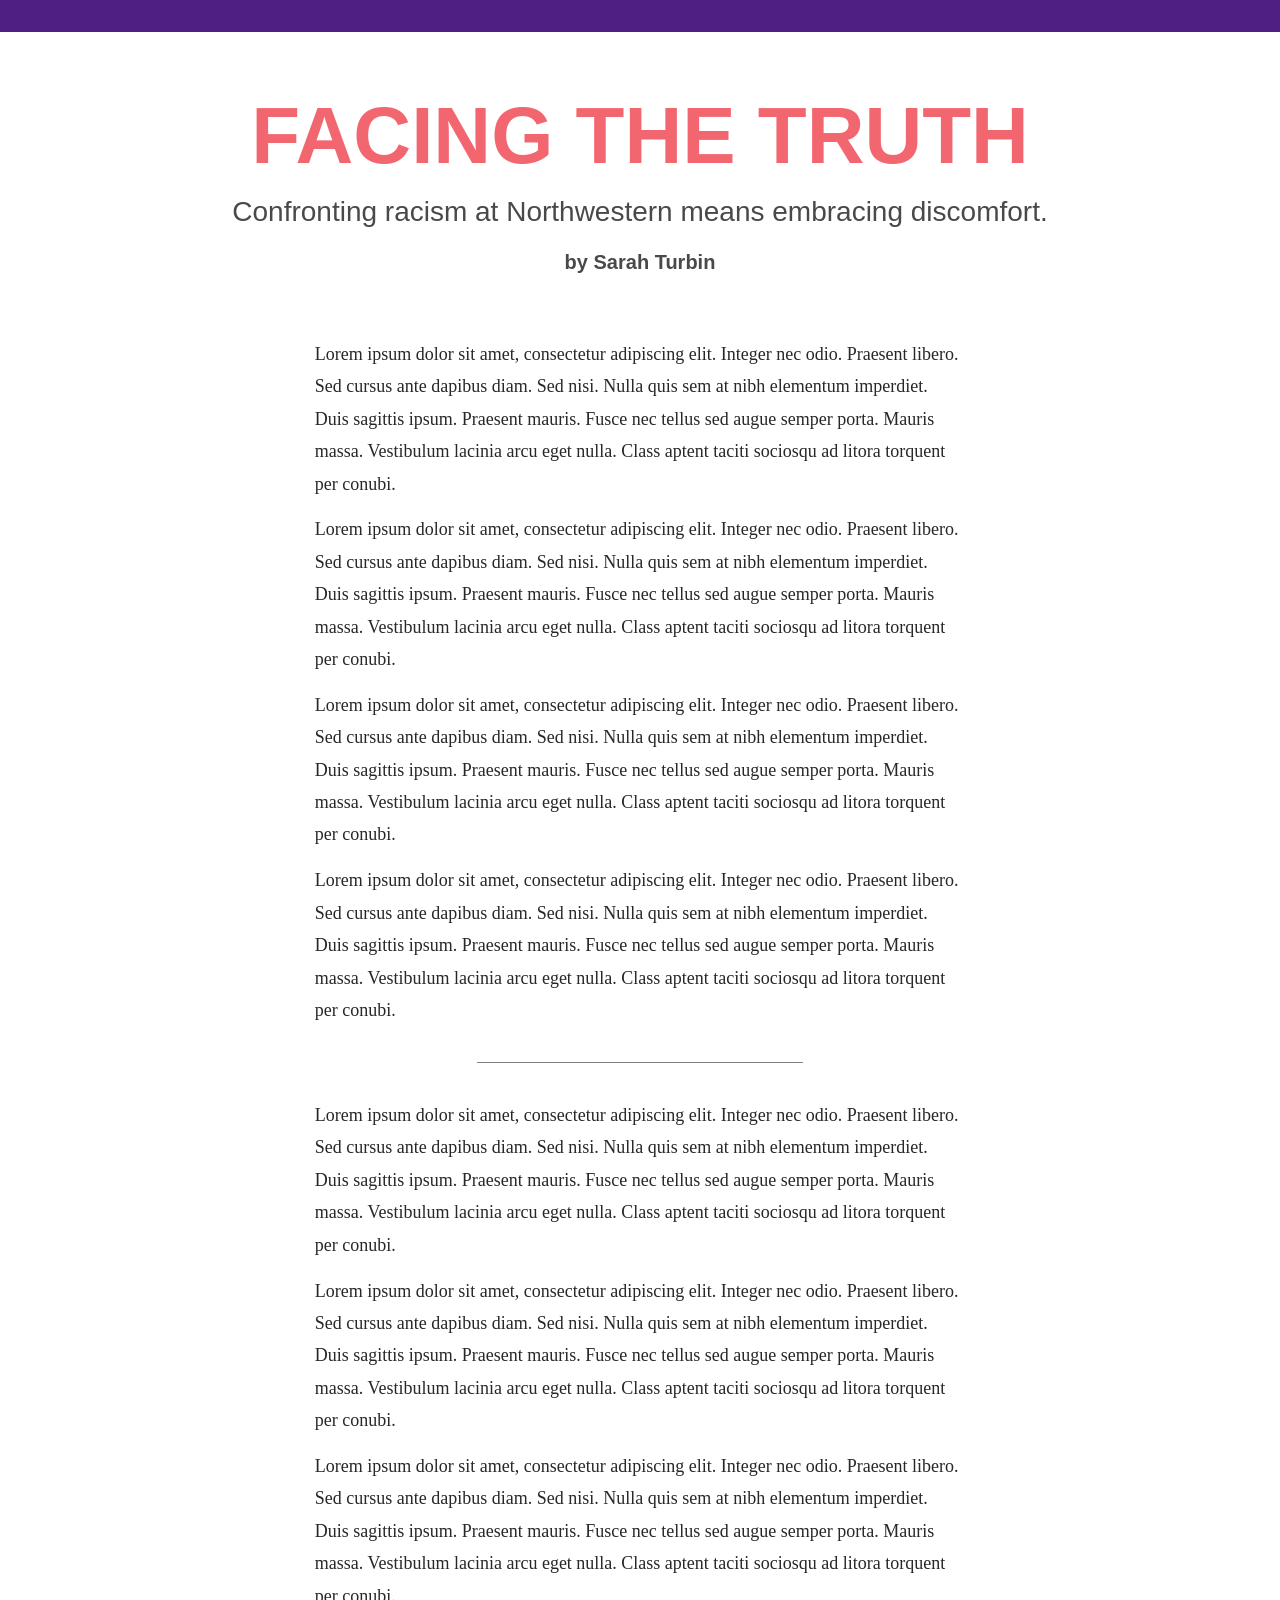
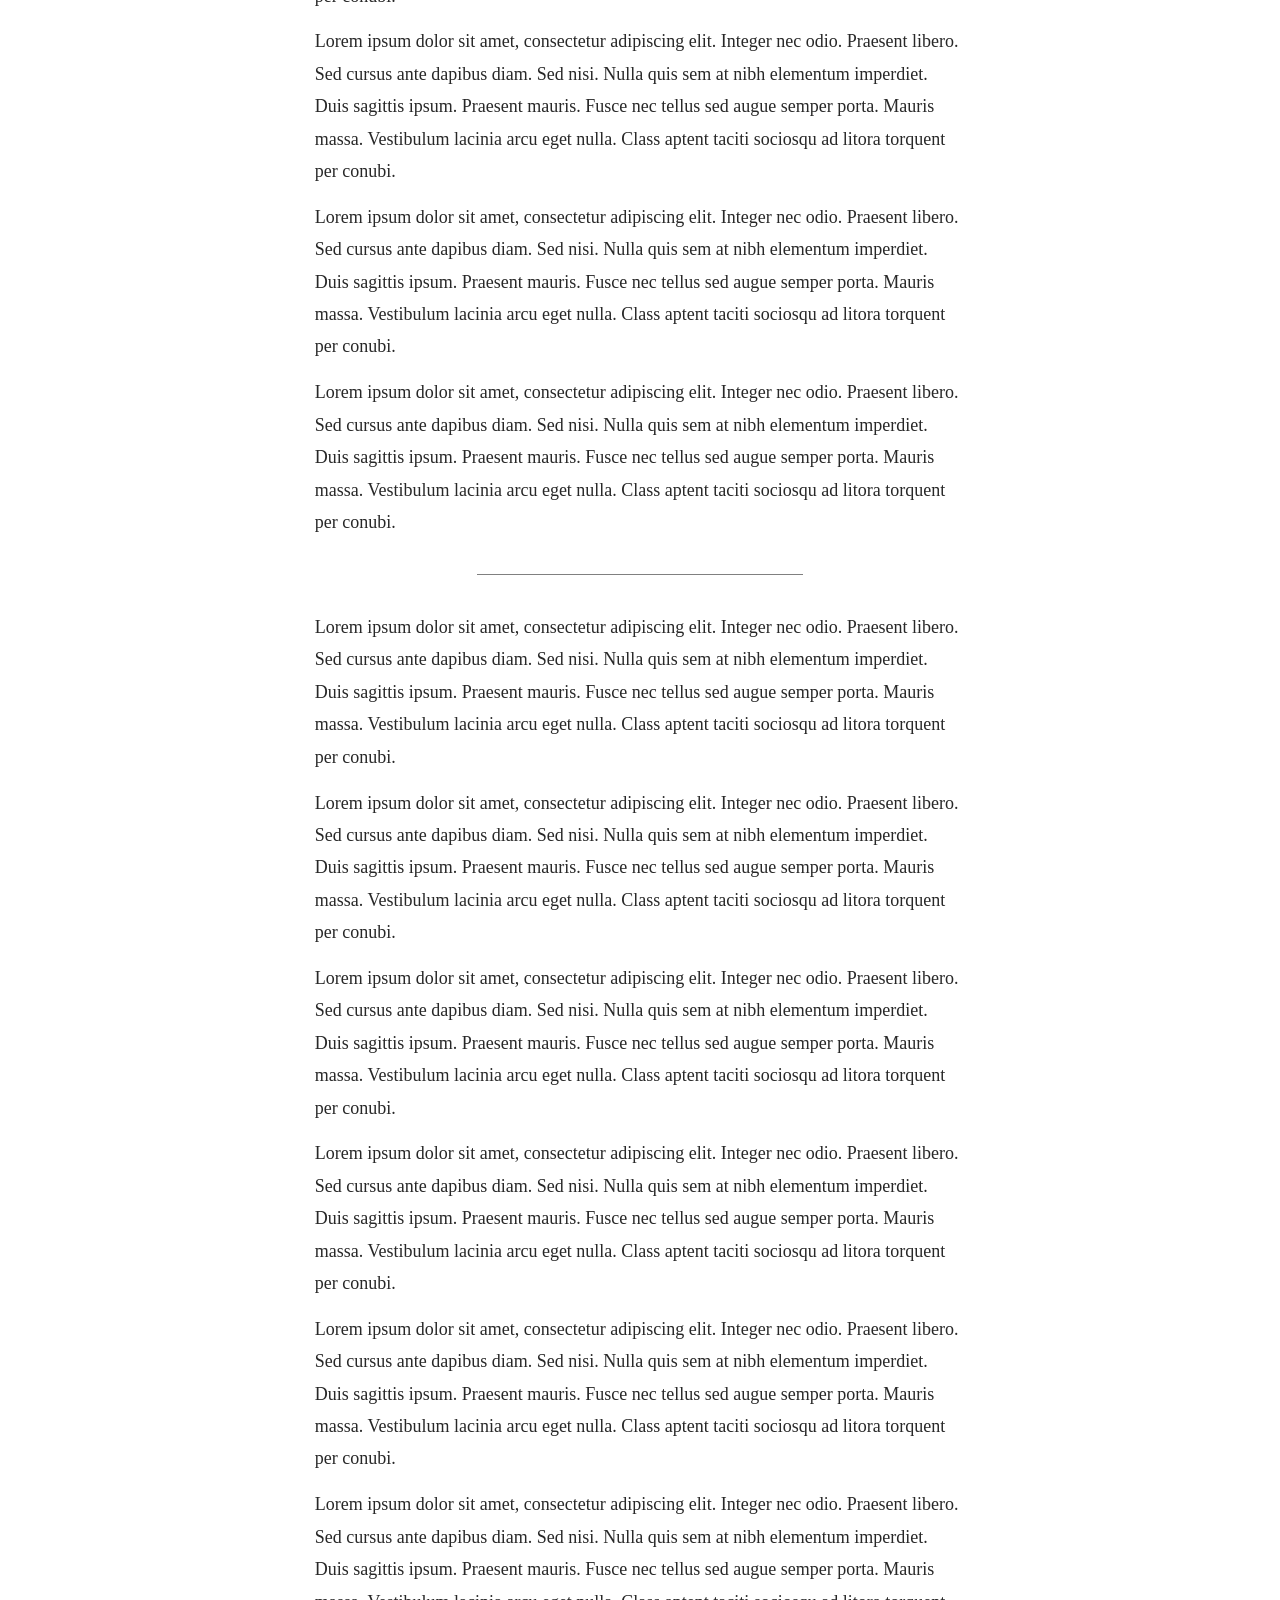
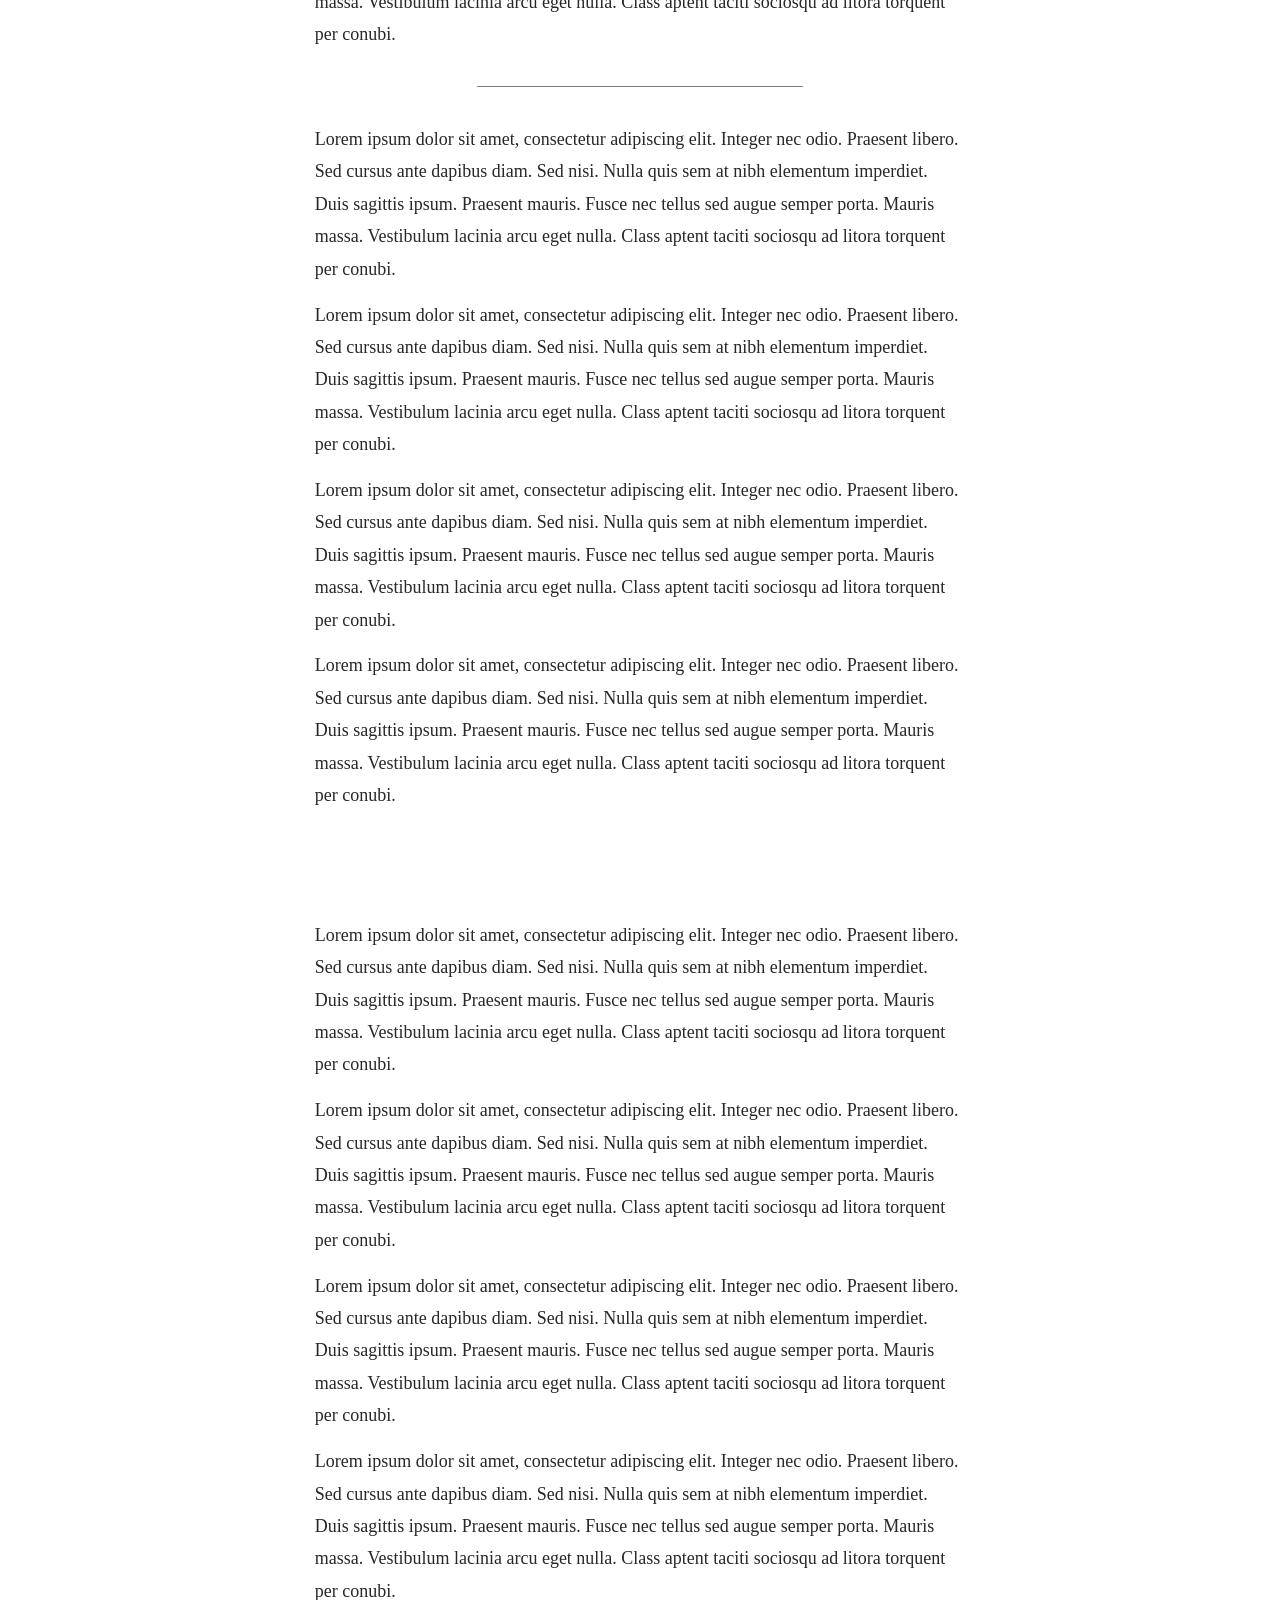
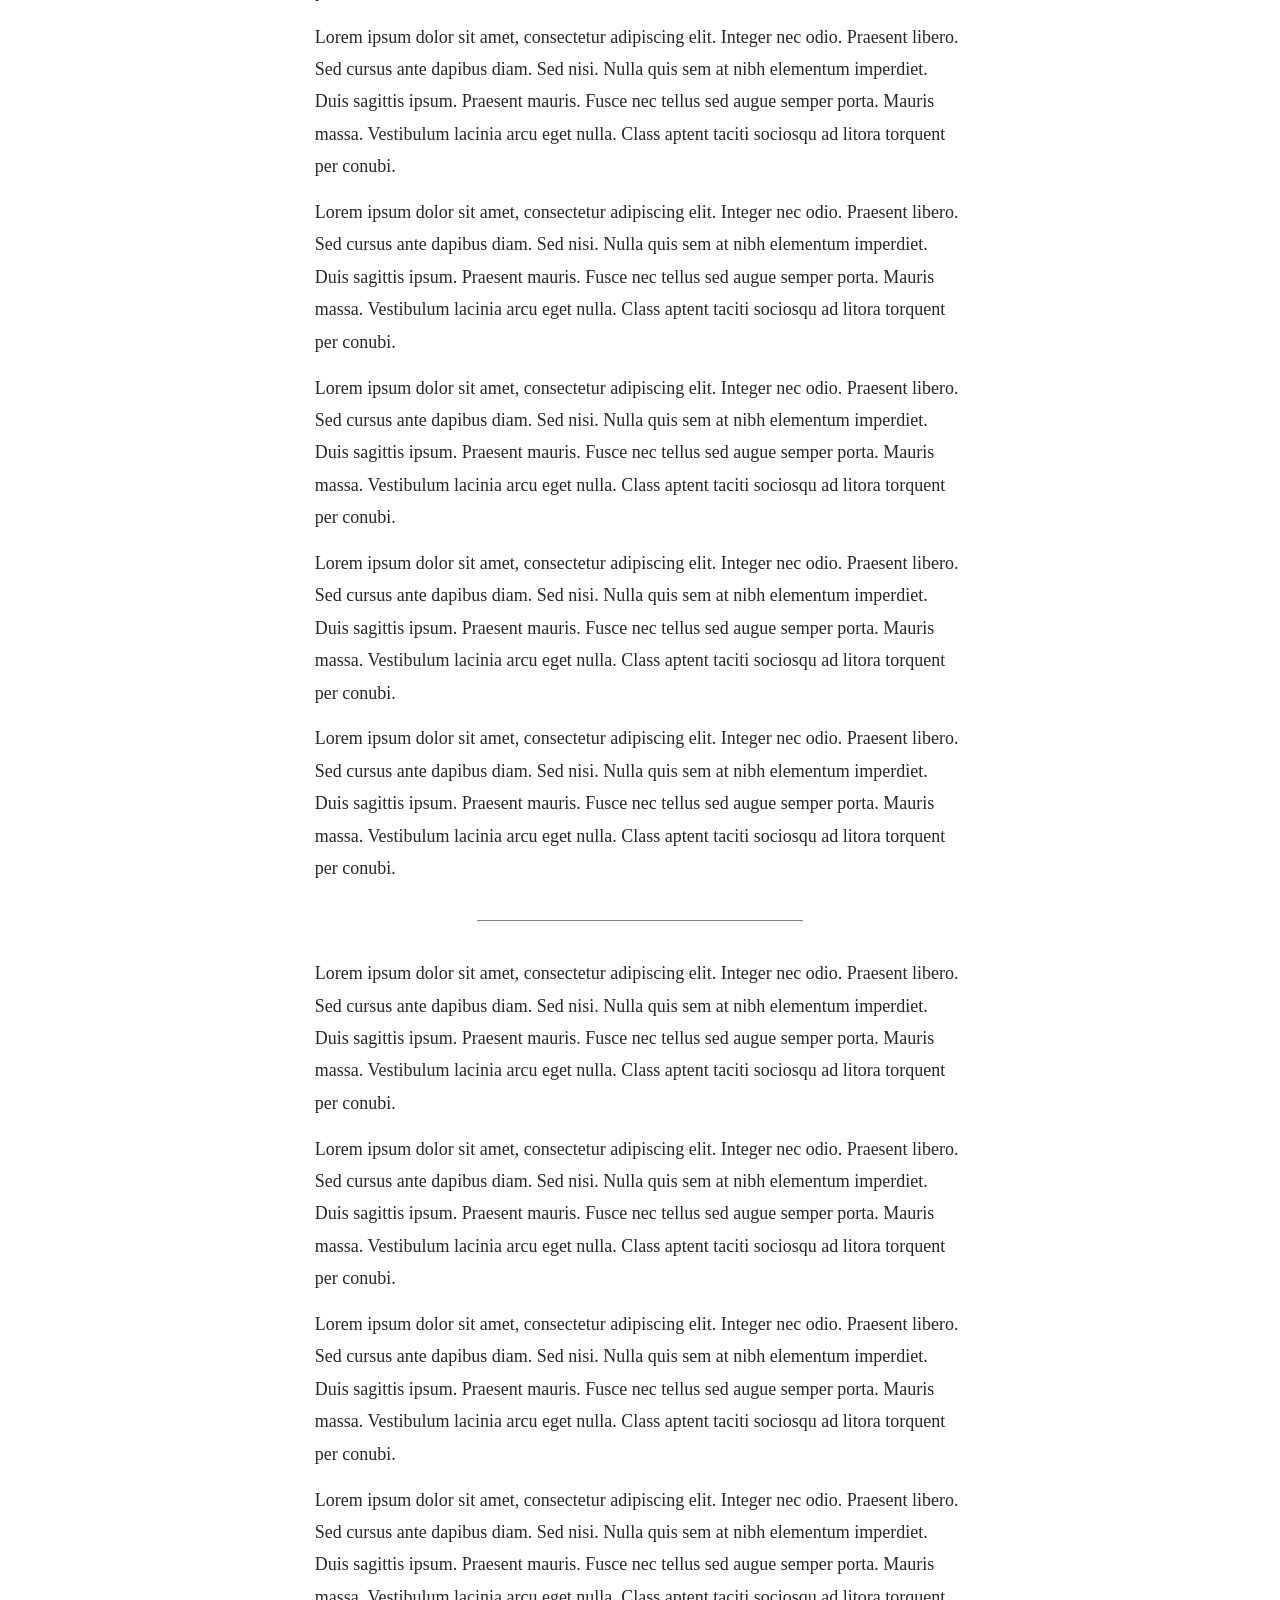
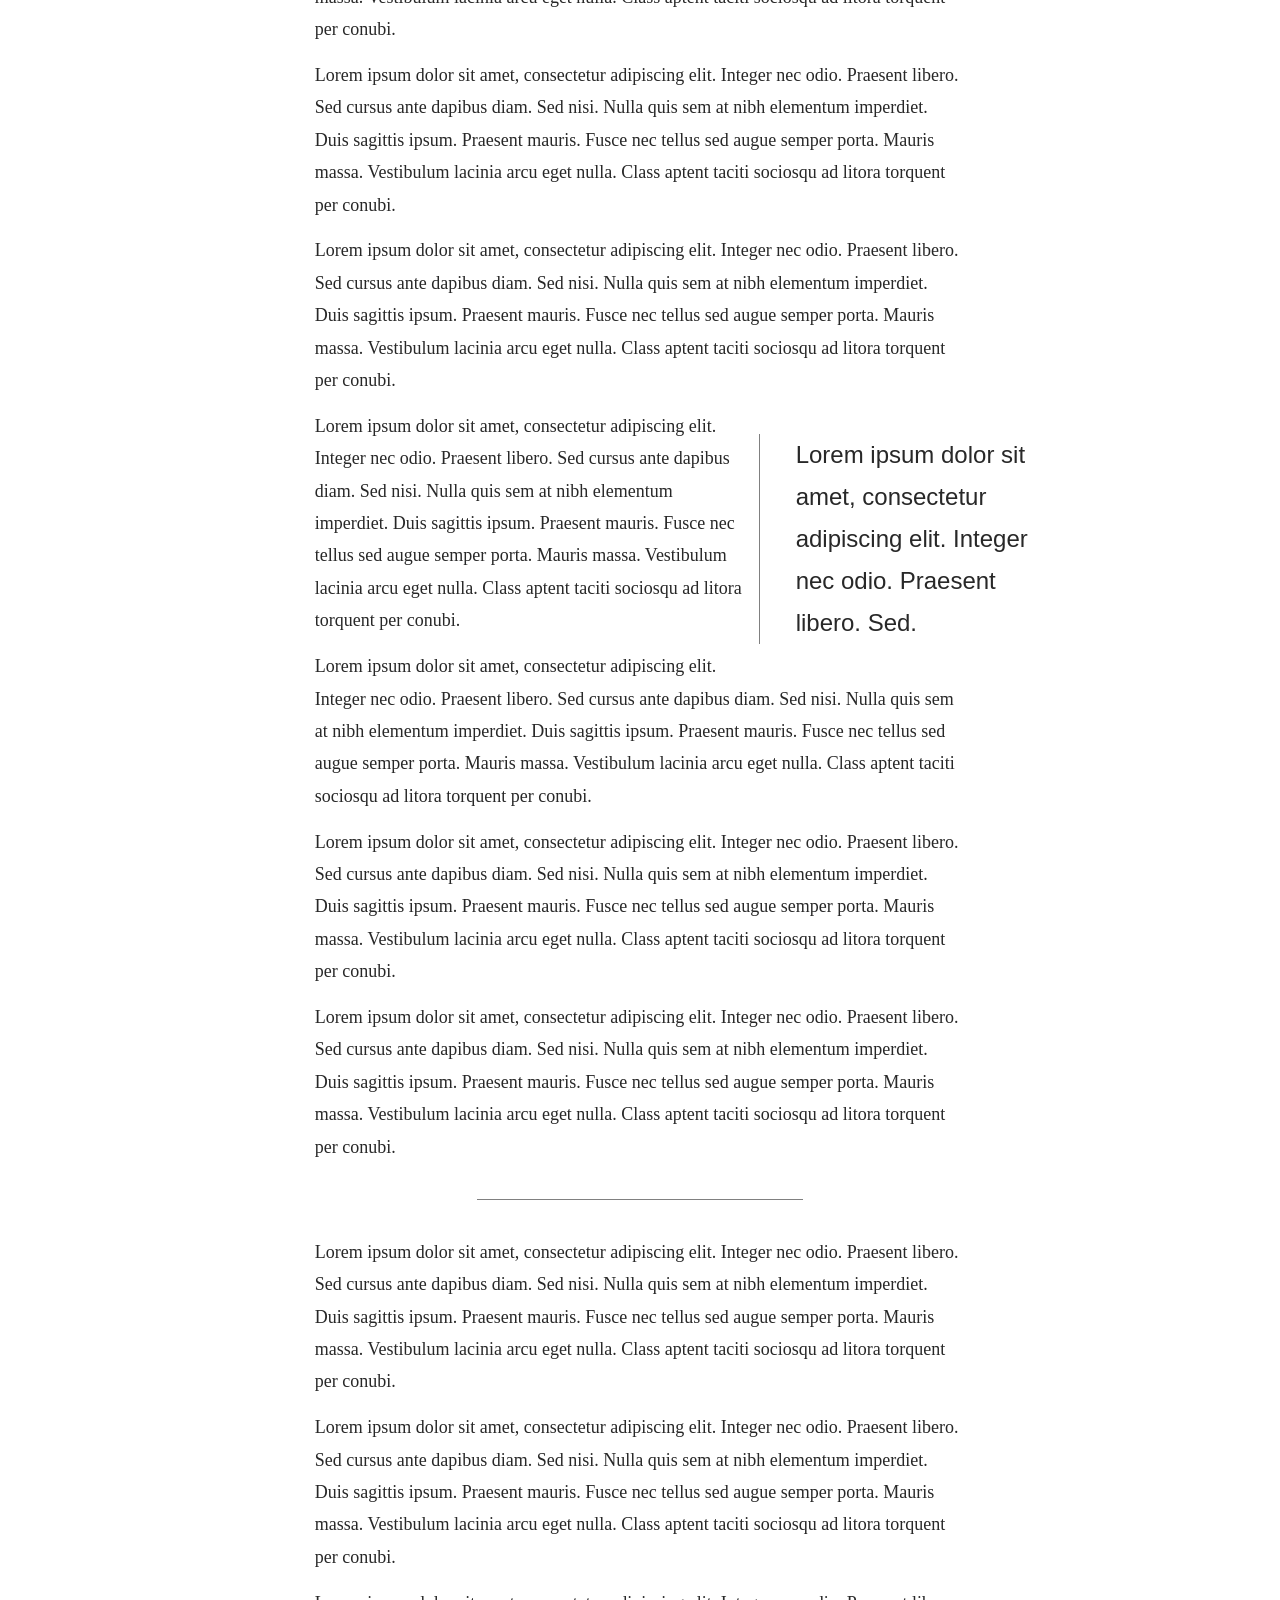
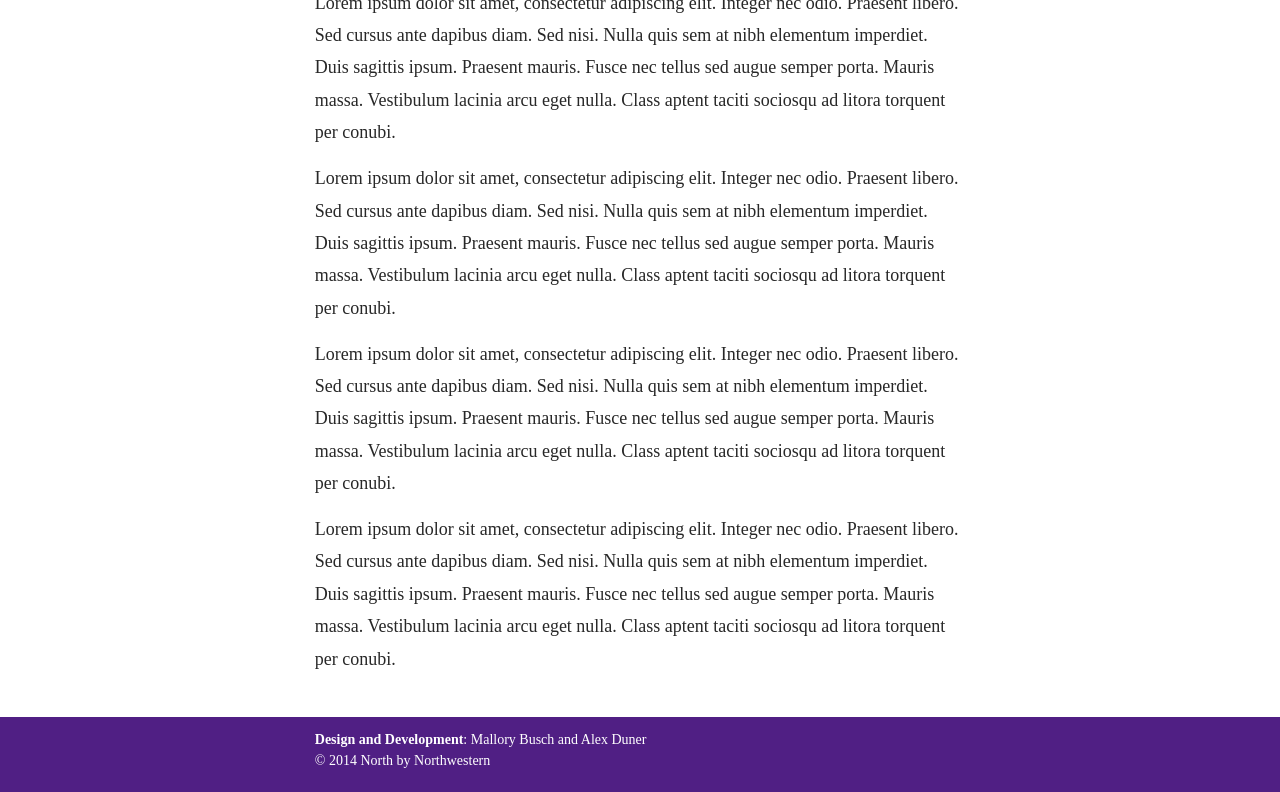
==== index.html @ 75aca292 "compiled site of diversity" ====
<!DOCTYPE html> <html lang=en> <head> <meta charset=UTF-8> <meta http-equiv=X-UA-Compatible content="IE=edge"> <title> | North by Northwestern</title> <meta name=description content=""> <meta name=viewport content="width=device-width,initial-scale=1"> <script type=text/javascript src=//use.typekit.net/adk4phw.js></script> <script type=text/javascript>try{Typekit.load();}catch(e){}</script> <!-- Place favicon.ico and apple-touch-icon.png in the root directory --> <link rel=stylesheet href=styles/a41dc006.main.css>  <body> <header class=masthead> <div class=logo> <a href="//www.northbynorthwestern.com/"><img class=nbn-logo src=http://media.northbynorthwestern.com.s3.amazonaws.com/media/img/nbn_logo.svg alt=""></a> </div> </header> <div id=fades> <img src=img/dThree.jpg alt=""> <img src=img/dTwo.jpg alt=""> <img src=img/dOne.jpg alt=""> <img src=img/dFour.jpg alt=""> </div> <div id=title> <h1>FACING THE TRUTH</h1> <h2>Confronting racism at Northwestern means embracing discomfort.</h2> <h3>by Sarah Turbin</h3> </div> <main class="container main-content"> <div class=content-block> <div class=prose> <p>Lorem ipsum dolor sit amet, consectetur adipiscing elit. Integer nec odio. Praesent libero. Sed cursus ante dapibus diam. Sed nisi. Nulla quis sem at nibh elementum imperdiet. Duis sagittis ipsum. Praesent mauris. Fusce nec tellus sed augue semper porta. Mauris massa. Vestibulum lacinia arcu eget nulla. Class aptent taciti sociosqu ad litora torquent per conubi.</p> <p>Lorem ipsum dolor sit amet, consectetur adipiscing elit. Integer nec odio. Praesent libero. Sed cursus ante dapibus diam. Sed nisi. Nulla quis sem at nibh elementum imperdiet. Duis sagittis ipsum. Praesent mauris. Fusce nec tellus sed augue semper porta. Mauris massa. Vestibulum lacinia arcu eget nulla. Class aptent taciti sociosqu ad litora torquent per conubi.</p> <p>Lorem ipsum dolor sit amet, consectetur adipiscing elit. Integer nec odio. Praesent libero. Sed cursus ante dapibus diam. Sed nisi. Nulla quis sem at nibh elementum imperdiet. Duis sagittis ipsum. Praesent mauris. Fusce nec tellus sed augue semper porta. Mauris massa. Vestibulum lacinia arcu eget nulla. Class aptent taciti sociosqu ad litora torquent per conubi.</p> <p>Lorem ipsum dolor sit amet, consectetur adipiscing elit. Integer nec odio. Praesent libero. Sed cursus ante dapibus diam. Sed nisi. Nulla quis sem at nibh elementum imperdiet. Duis sagittis ipsum. Praesent mauris. Fusce nec tellus sed augue semper porta. Mauris massa. Vestibulum lacinia arcu eget nulla. Class aptent taciti sociosqu ad litora torquent per conubi.</p> <br> <hr> <br> <p>Lorem ipsum dolor sit amet, consectetur adipiscing elit. Integer nec odio. Praesent libero. Sed cursus ante dapibus diam. Sed nisi. Nulla quis sem at nibh elementum imperdiet. Duis sagittis ipsum. Praesent mauris. Fusce nec tellus sed augue semper porta. Mauris massa. Vestibulum lacinia arcu eget nulla. Class aptent taciti sociosqu ad litora torquent per conubi.</p> <p>Lorem ipsum dolor sit amet, consectetur adipiscing elit. Integer nec odio. Praesent libero. Sed cursus ante dapibus diam. Sed nisi. Nulla quis sem at nibh elementum imperdiet. Duis sagittis ipsum. Praesent mauris. Fusce nec tellus sed augue semper porta. Mauris massa. Vestibulum lacinia arcu eget nulla. Class aptent taciti sociosqu ad litora torquent per conubi.</p> <p>Lorem ipsum dolor sit amet, consectetur adipiscing elit. Integer nec odio. Praesent libero. Sed cursus ante dapibus diam. Sed nisi. Nulla quis sem at nibh elementum imperdiet. Duis sagittis ipsum. Praesent mauris. Fusce nec tellus sed augue semper porta. Mauris massa. Vestibulum lacinia arcu eget nulla. Class aptent taciti sociosqu ad litora torquent per conubi.</p> <p>Lorem ipsum dolor sit amet, consectetur adipiscing elit. Integer nec odio. Praesent libero. Sed cursus ante dapibus diam. Sed nisi. Nulla quis sem at nibh elementum imperdiet. Duis sagittis ipsum. Praesent mauris. Fusce nec tellus sed augue semper porta. Mauris massa. Vestibulum lacinia arcu eget nulla. Class aptent taciti sociosqu ad litora torquent per conubi.</p> <p>Lorem ipsum dolor sit amet, consectetur adipiscing elit. Integer nec odio. Praesent libero. Sed cursus ante dapibus diam. Sed nisi. Nulla quis sem at nibh elementum imperdiet. Duis sagittis ipsum. Praesent mauris. Fusce nec tellus sed augue semper porta. Mauris massa. Vestibulum lacinia arcu eget nulla. Class aptent taciti sociosqu ad litora torquent per conubi.</p> <p>Lorem ipsum dolor sit amet, consectetur adipiscing elit. Integer nec odio. Praesent libero. Sed cursus ante dapibus diam. Sed nisi. Nulla quis sem at nibh elementum imperdiet. Duis sagittis ipsum. Praesent mauris. Fusce nec tellus sed augue semper porta. Mauris massa. Vestibulum lacinia arcu eget nulla. Class aptent taciti sociosqu ad litora torquent per conubi.</p> <br> <hr> <br> <p>Lorem ipsum dolor sit amet, consectetur adipiscing elit. Integer nec odio. Praesent libero. Sed cursus ante dapibus diam. Sed nisi. Nulla quis sem at nibh elementum imperdiet. Duis sagittis ipsum. Praesent mauris. Fusce nec tellus sed augue semper porta. Mauris massa. Vestibulum lacinia arcu eget nulla. Class aptent taciti sociosqu ad litora torquent per conubi.</p> <p>Lorem ipsum dolor sit amet, consectetur adipiscing elit. Integer nec odio. Praesent libero. Sed cursus ante dapibus diam. Sed nisi. Nulla quis sem at nibh elementum imperdiet. Duis sagittis ipsum. Praesent mauris. Fusce nec tellus sed augue semper porta. Mauris massa. Vestibulum lacinia arcu eget nulla. Class aptent taciti sociosqu ad litora torquent per conubi.</p> <p>Lorem ipsum dolor sit amet, consectetur adipiscing elit. Integer nec odio. Praesent libero. Sed cursus ante dapibus diam. Sed nisi. Nulla quis sem at nibh elementum imperdiet. Duis sagittis ipsum. Praesent mauris. Fusce nec tellus sed augue semper porta. Mauris massa. Vestibulum lacinia arcu eget nulla. Class aptent taciti sociosqu ad litora torquent per conubi.</p> <p>Lorem ipsum dolor sit amet, consectetur adipiscing elit. Integer nec odio. Praesent libero. Sed cursus ante dapibus diam. Sed nisi. Nulla quis sem at nibh elementum imperdiet. Duis sagittis ipsum. Praesent mauris. Fusce nec tellus sed augue semper porta. Mauris massa. Vestibulum lacinia arcu eget nulla. Class aptent taciti sociosqu ad litora torquent per conubi.</p> <p>Lorem ipsum dolor sit amet, consectetur adipiscing elit. Integer nec odio. Praesent libero. Sed cursus ante dapibus diam. Sed nisi. Nulla quis sem at nibh elementum imperdiet. Duis sagittis ipsum. Praesent mauris. Fusce nec tellus sed augue semper porta. Mauris massa. Vestibulum lacinia arcu eget nulla. Class aptent taciti sociosqu ad litora torquent per conubi.</p> <p>Lorem ipsum dolor sit amet, consectetur adipiscing elit. Integer nec odio. Praesent libero. Sed cursus ante dapibus diam. Sed nisi. Nulla quis sem at nibh elementum imperdiet. Duis sagittis ipsum. Praesent mauris. Fusce nec tellus sed augue semper porta. Mauris massa. Vestibulum lacinia arcu eget nulla. Class aptent taciti sociosqu ad litora torquent per conubi.</p> <br> <hr> <br> <p>Lorem ipsum dolor sit amet, consectetur adipiscing elit. Integer nec odio. Praesent libero. Sed cursus ante dapibus diam. Sed nisi. Nulla quis sem at nibh elementum imperdiet. Duis sagittis ipsum. Praesent mauris. Fusce nec tellus sed augue semper porta. Mauris massa. Vestibulum lacinia arcu eget nulla. Class aptent taciti sociosqu ad litora torquent per conubi.</p> <p>Lorem ipsum dolor sit amet, consectetur adipiscing elit. Integer nec odio. Praesent libero. Sed cursus ante dapibus diam. Sed nisi. Nulla quis sem at nibh elementum imperdiet. Duis sagittis ipsum. Praesent mauris. Fusce nec tellus sed augue semper porta. Mauris massa. Vestibulum lacinia arcu eget nulla. Class aptent taciti sociosqu ad litora torquent per conubi.</p> <p>Lorem ipsum dolor sit amet, consectetur adipiscing elit. Integer nec odio. Praesent libero. Sed cursus ante dapibus diam. Sed nisi. Nulla quis sem at nibh elementum imperdiet. Duis sagittis ipsum. Praesent mauris. Fusce nec tellus sed augue semper porta. Mauris massa. Vestibulum lacinia arcu eget nulla. Class aptent taciti sociosqu ad litora torquent per conubi.</p> <p>Lorem ipsum dolor sit amet, consectetur adipiscing elit. Integer nec odio. Praesent libero. Sed cursus ante dapibus diam. Sed nisi. Nulla quis sem at nibh elementum imperdiet. Duis sagittis ipsum. Praesent mauris. Fusce nec tellus sed augue semper porta. Mauris massa. Vestibulum lacinia arcu eget nulla. Class aptent taciti sociosqu ad litora torquent per conubi.</p> <br> </div> </div> </main> <figure class=full-bleed id=bw> <img src=../img/diversity-head.jpg alt=""> </figure> <main class=container> <div class=content-block> <div class=prose style=margin-top:0px> <p>Lorem ipsum dolor sit amet, consectetur adipiscing elit. Integer nec odio. Praesent libero. Sed cursus ante dapibus diam. Sed nisi. Nulla quis sem at nibh elementum imperdiet. Duis sagittis ipsum. Praesent mauris. Fusce nec tellus sed augue semper porta. Mauris massa. Vestibulum lacinia arcu eget nulla. Class aptent taciti sociosqu ad litora torquent per conubi.</p> <p>Lorem ipsum dolor sit amet, consectetur adipiscing elit. Integer nec odio. Praesent libero. Sed cursus ante dapibus diam. Sed nisi. Nulla quis sem at nibh elementum imperdiet. Duis sagittis ipsum. Praesent mauris. Fusce nec tellus sed augue semper porta. Mauris massa. Vestibulum lacinia arcu eget nulla. Class aptent taciti sociosqu ad litora torquent per conubi.</p> <p>Lorem ipsum dolor sit amet, consectetur adipiscing elit. Integer nec odio. Praesent libero. Sed cursus ante dapibus diam. Sed nisi. Nulla quis sem at nibh elementum imperdiet. Duis sagittis ipsum. Praesent mauris. Fusce nec tellus sed augue semper porta. Mauris massa. Vestibulum lacinia arcu eget nulla. Class aptent taciti sociosqu ad litora torquent per conubi.</p> <p>Lorem ipsum dolor sit amet, consectetur adipiscing elit. Integer nec odio. Praesent libero. Sed cursus ante dapibus diam. Sed nisi. Nulla quis sem at nibh elementum imperdiet. Duis sagittis ipsum. Praesent mauris. Fusce nec tellus sed augue semper porta. Mauris massa. Vestibulum lacinia arcu eget nulla. Class aptent taciti sociosqu ad litora torquent per conubi.</p> <p>Lorem ipsum dolor sit amet, consectetur adipiscing elit. Integer nec odio. Praesent libero. Sed cursus ante dapibus diam. Sed nisi. Nulla quis sem at nibh elementum imperdiet. Duis sagittis ipsum. Praesent mauris. Fusce nec tellus sed augue semper porta. Mauris massa. Vestibulum lacinia arcu eget nulla. Class aptent taciti sociosqu ad litora torquent per conubi.</p> <p>Lorem ipsum dolor sit amet, consectetur adipiscing elit. Integer nec odio. Praesent libero. Sed cursus ante dapibus diam. Sed nisi. Nulla quis sem at nibh elementum imperdiet. Duis sagittis ipsum. Praesent mauris. Fusce nec tellus sed augue semper porta. Mauris massa. Vestibulum lacinia arcu eget nulla. Class aptent taciti sociosqu ad litora torquent per conubi.</p> <p>Lorem ipsum dolor sit amet, consectetur adipiscing elit. Integer nec odio. Praesent libero. Sed cursus ante dapibus diam. Sed nisi. Nulla quis sem at nibh elementum imperdiet. Duis sagittis ipsum. Praesent mauris. Fusce nec tellus sed augue semper porta. Mauris massa. Vestibulum lacinia arcu eget nulla. Class aptent taciti sociosqu ad litora torquent per conubi.</p> <p>Lorem ipsum dolor sit amet, consectetur adipiscing elit. Integer nec odio. Praesent libero. Sed cursus ante dapibus diam. Sed nisi. Nulla quis sem at nibh elementum imperdiet. Duis sagittis ipsum. Praesent mauris. Fusce nec tellus sed augue semper porta. Mauris massa. Vestibulum lacinia arcu eget nulla. Class aptent taciti sociosqu ad litora torquent per conubi.</p> <p>Lorem ipsum dolor sit amet, consectetur adipiscing elit. Integer nec odio. Praesent libero. Sed cursus ante dapibus diam. Sed nisi. Nulla quis sem at nibh elementum imperdiet. Duis sagittis ipsum. Praesent mauris. Fusce nec tellus sed augue semper porta. Mauris massa. Vestibulum lacinia arcu eget nulla. Class aptent taciti sociosqu ad litora torquent per conubi.</p> <br> <hr> <br> <p>Lorem ipsum dolor sit amet, consectetur adipiscing elit. Integer nec odio. Praesent libero. Sed cursus ante dapibus diam. Sed nisi. Nulla quis sem at nibh elementum imperdiet. Duis sagittis ipsum. Praesent mauris. Fusce nec tellus sed augue semper porta. Mauris massa. Vestibulum lacinia arcu eget nulla. Class aptent taciti sociosqu ad litora torquent per conubi.</p> <p>Lorem ipsum dolor sit amet, consectetur adipiscing elit. Integer nec odio. Praesent libero. Sed cursus ante dapibus diam. Sed nisi. Nulla quis sem at nibh elementum imperdiet. Duis sagittis ipsum. Praesent mauris. Fusce nec tellus sed augue semper porta. Mauris massa. Vestibulum lacinia arcu eget nulla. Class aptent taciti sociosqu ad litora torquent per conubi.</p> <p>Lorem ipsum dolor sit amet, consectetur adipiscing elit. Integer nec odio. Praesent libero. Sed cursus ante dapibus diam. Sed nisi. Nulla quis sem at nibh elementum imperdiet. Duis sagittis ipsum. Praesent mauris. Fusce nec tellus sed augue semper porta. Mauris massa. Vestibulum lacinia arcu eget nulla. Class aptent taciti sociosqu ad litora torquent per conubi.</p> <p>Lorem ipsum dolor sit amet, consectetur adipiscing elit. Integer nec odio. Praesent libero. Sed cursus ante dapibus diam. Sed nisi. Nulla quis sem at nibh elementum imperdiet. Duis sagittis ipsum. Praesent mauris. Fusce nec tellus sed augue semper porta. Mauris massa. Vestibulum lacinia arcu eget nulla. Class aptent taciti sociosqu ad litora torquent per conubi.</p> <p>Lorem ipsum dolor sit amet, consectetur adipiscing elit. Integer nec odio. Praesent libero. Sed cursus ante dapibus diam. Sed nisi. Nulla quis sem at nibh elementum imperdiet. Duis sagittis ipsum. Praesent mauris. Fusce nec tellus sed augue semper porta. Mauris massa. Vestibulum lacinia arcu eget nulla. Class aptent taciti sociosqu ad litora torquent per conubi.</p> <p>Lorem ipsum dolor sit amet, consectetur adipiscing elit. Integer nec odio. Praesent libero. Sed cursus ante dapibus diam. Sed nisi. Nulla quis sem at nibh elementum imperdiet. Duis sagittis ipsum. Praesent mauris. Fusce nec tellus sed augue semper porta. Mauris massa. Vestibulum lacinia arcu eget nulla. Class aptent taciti sociosqu ad litora torquent per conubi.</p> <q class=right>Lorem ipsum dolor sit amet, consectetur adipiscing elit. Integer nec odio. Praesent libero. Sed.</q> <p>Lorem ipsum dolor sit amet, consectetur adipiscing elit. Integer nec odio. Praesent libero. Sed cursus ante dapibus diam. Sed nisi. Nulla quis sem at nibh elementum imperdiet. Duis sagittis ipsum. Praesent mauris. Fusce nec tellus sed augue semper porta. Mauris massa. Vestibulum lacinia arcu eget nulla. Class aptent taciti sociosqu ad litora torquent per conubi.</p> <p>Lorem ipsum dolor sit amet, consectetur adipiscing elit. Integer nec odio. Praesent libero. Sed cursus ante dapibus diam. Sed nisi. Nulla quis sem at nibh elementum imperdiet. Duis sagittis ipsum. Praesent mauris. Fusce nec tellus sed augue semper porta. Mauris massa. Vestibulum lacinia arcu eget nulla. Class aptent taciti sociosqu ad litora torquent per conubi.</p> <p>Lorem ipsum dolor sit amet, consectetur adipiscing elit. Integer nec odio. Praesent libero. Sed cursus ante dapibus diam. Sed nisi. Nulla quis sem at nibh elementum imperdiet. Duis sagittis ipsum. Praesent mauris. Fusce nec tellus sed augue semper porta. Mauris massa. Vestibulum lacinia arcu eget nulla. Class aptent taciti sociosqu ad litora torquent per conubi.</p> <p>Lorem ipsum dolor sit amet, consectetur adipiscing elit. Integer nec odio. Praesent libero. Sed cursus ante dapibus diam. Sed nisi. Nulla quis sem at nibh elementum imperdiet. Duis sagittis ipsum. Praesent mauris. Fusce nec tellus sed augue semper porta. Mauris massa. Vestibulum lacinia arcu eget nulla. Class aptent taciti sociosqu ad litora torquent per conubi.</p> <br> <hr> <br> <p>Lorem ipsum dolor sit amet, consectetur adipiscing elit. Integer nec odio. Praesent libero. Sed cursus ante dapibus diam. Sed nisi. Nulla quis sem at nibh elementum imperdiet. Duis sagittis ipsum. Praesent mauris. Fusce nec tellus sed augue semper porta. Mauris massa. Vestibulum lacinia arcu eget nulla. Class aptent taciti sociosqu ad litora torquent per conubi.</p> <p>Lorem ipsum dolor sit amet, consectetur adipiscing elit. Integer nec odio. Praesent libero. Sed cursus ante dapibus diam. Sed nisi. Nulla quis sem at nibh elementum imperdiet. Duis sagittis ipsum. Praesent mauris. Fusce nec tellus sed augue semper porta. Mauris massa. Vestibulum lacinia arcu eget nulla. Class aptent taciti sociosqu ad litora torquent per conubi.</p> <p>Lorem ipsum dolor sit amet, consectetur adipiscing elit. Integer nec odio. Praesent libero. Sed cursus ante dapibus diam. Sed nisi. Nulla quis sem at nibh elementum imperdiet. Duis sagittis ipsum. Praesent mauris. Fusce nec tellus sed augue semper porta. Mauris massa. Vestibulum lacinia arcu eget nulla. Class aptent taciti sociosqu ad litora torquent per conubi.</p> <p>Lorem ipsum dolor sit amet, consectetur adipiscing elit. Integer nec odio. Praesent libero. Sed cursus ante dapibus diam. Sed nisi. Nulla quis sem at nibh elementum imperdiet. Duis sagittis ipsum. Praesent mauris. Fusce nec tellus sed augue semper porta. Mauris massa. Vestibulum lacinia arcu eget nulla. Class aptent taciti sociosqu ad litora torquent per conubi.</p> <p>Lorem ipsum dolor sit amet, consectetur adipiscing elit. Integer nec odio. Praesent libero. Sed cursus ante dapibus diam. Sed nisi. Nulla quis sem at nibh elementum imperdiet. Duis sagittis ipsum. Praesent mauris. Fusce nec tellus sed augue semper porta. Mauris massa. Vestibulum lacinia arcu eget nulla. Class aptent taciti sociosqu ad litora torquent per conubi.</p> <p>Lorem ipsum dolor sit amet, consectetur adipiscing elit. Integer nec odio. Praesent libero. Sed cursus ante dapibus diam. Sed nisi. Nulla quis sem at nibh elementum imperdiet. Duis sagittis ipsum. Praesent mauris. Fusce nec tellus sed augue semper porta. Mauris massa. Vestibulum lacinia arcu eget nulla. Class aptent taciti sociosqu ad litora torquent per conubi.</p> </div> </div> </main> <footer class=nbn-footer> <div class=container> <div class="credits content-block"> <p><strong>Design and Development</strong>: Mallory Busch and Alex Duner</p> <p>&copy; 2014 <a href="http://www.northbynorthwestern.org/">North by Northwestern</a></p> </div> </div> </footer> <script src=scripts/3cc65fc2.vendor.js></script> <script>(function(c,o,r,g,i,s){c.GoogleAnalyticsObject=g;c[g]||(c[g]=
  function(){(c[g].q=c[g].q||[]).push(arguments)});c[g].g=+new Date;
  i=o.createElement(r);s=o.getElementsByTagName(r)[0];
  i.src='//www.google-analytics.com/analytics.js';
  s.parentNode.insertBefore(i,s)}(window,document,'script','ga'));
  ga('create','UA-9827490-7');ga('send','pageview');</script> <script src=scripts/d41d8cd9.main.js></script> <!--Grayscale to Color--> <script src=js/jquery.hoverizr.js></script>
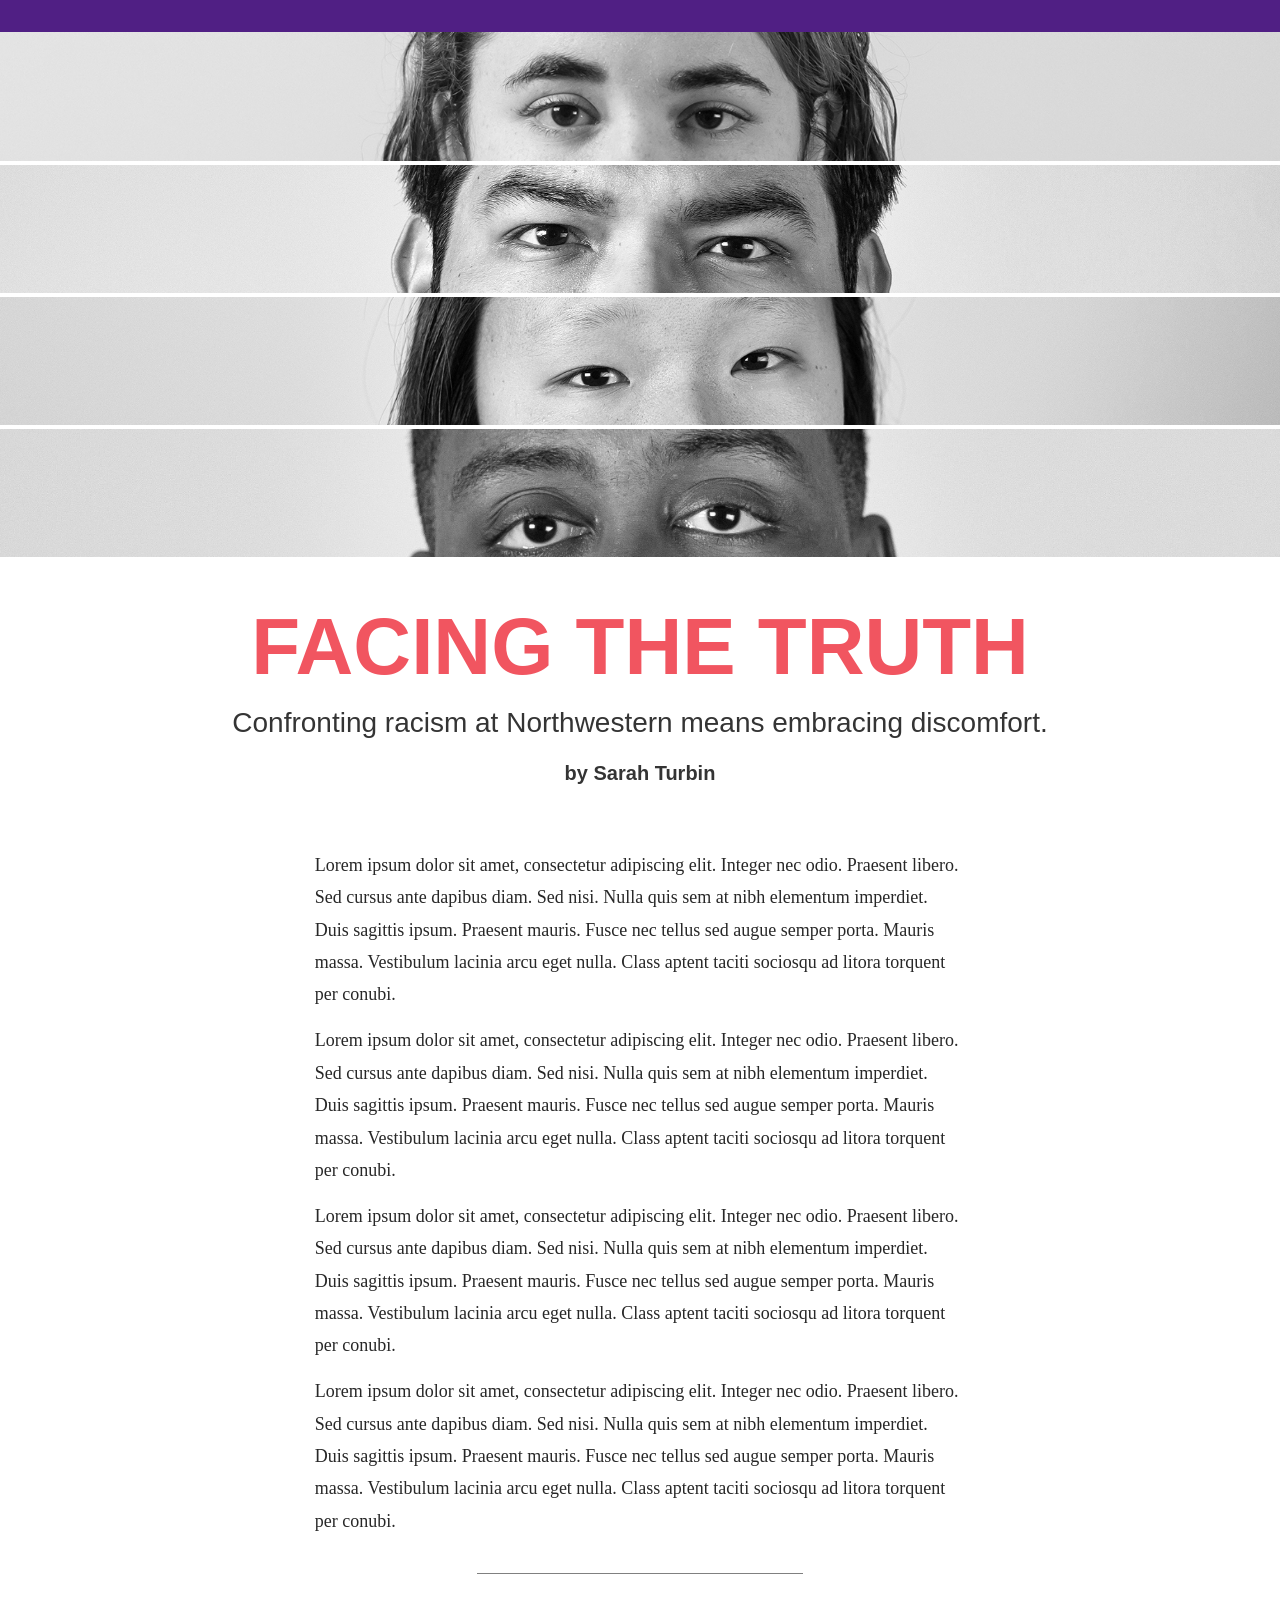
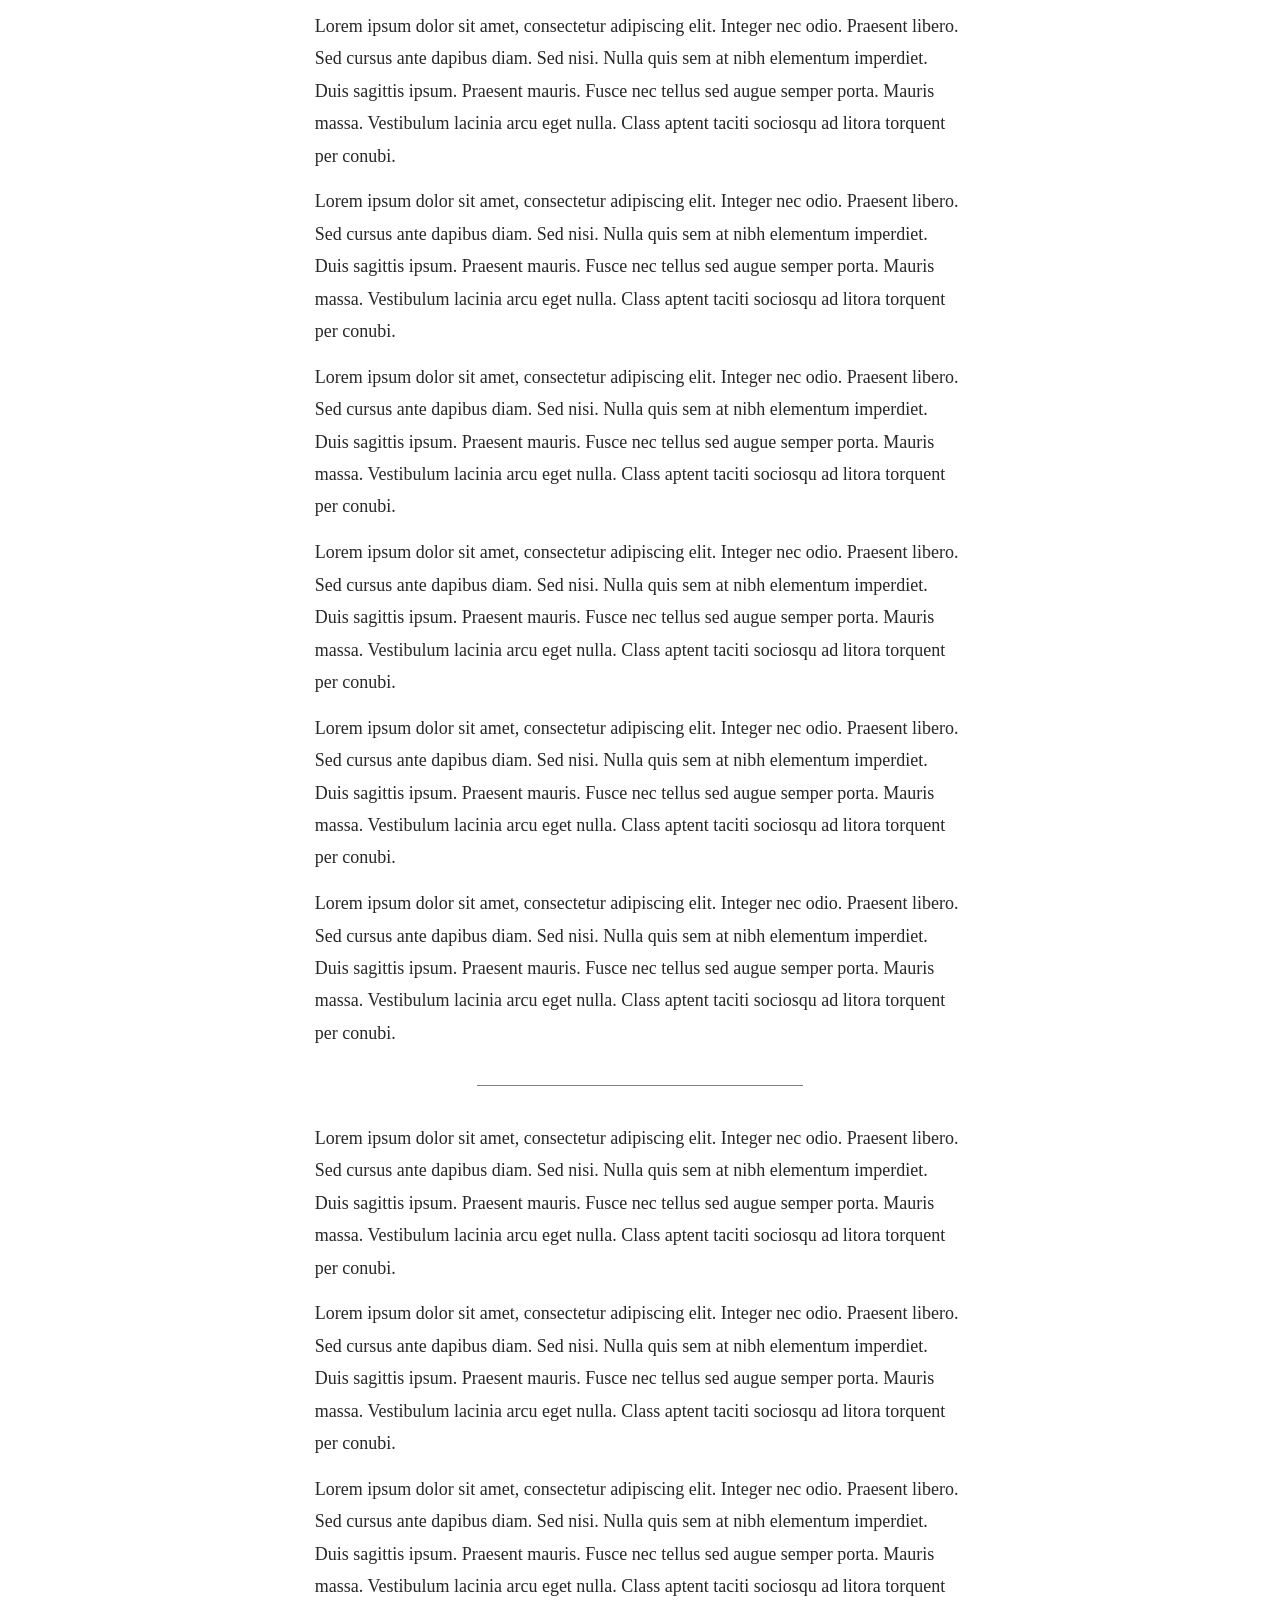
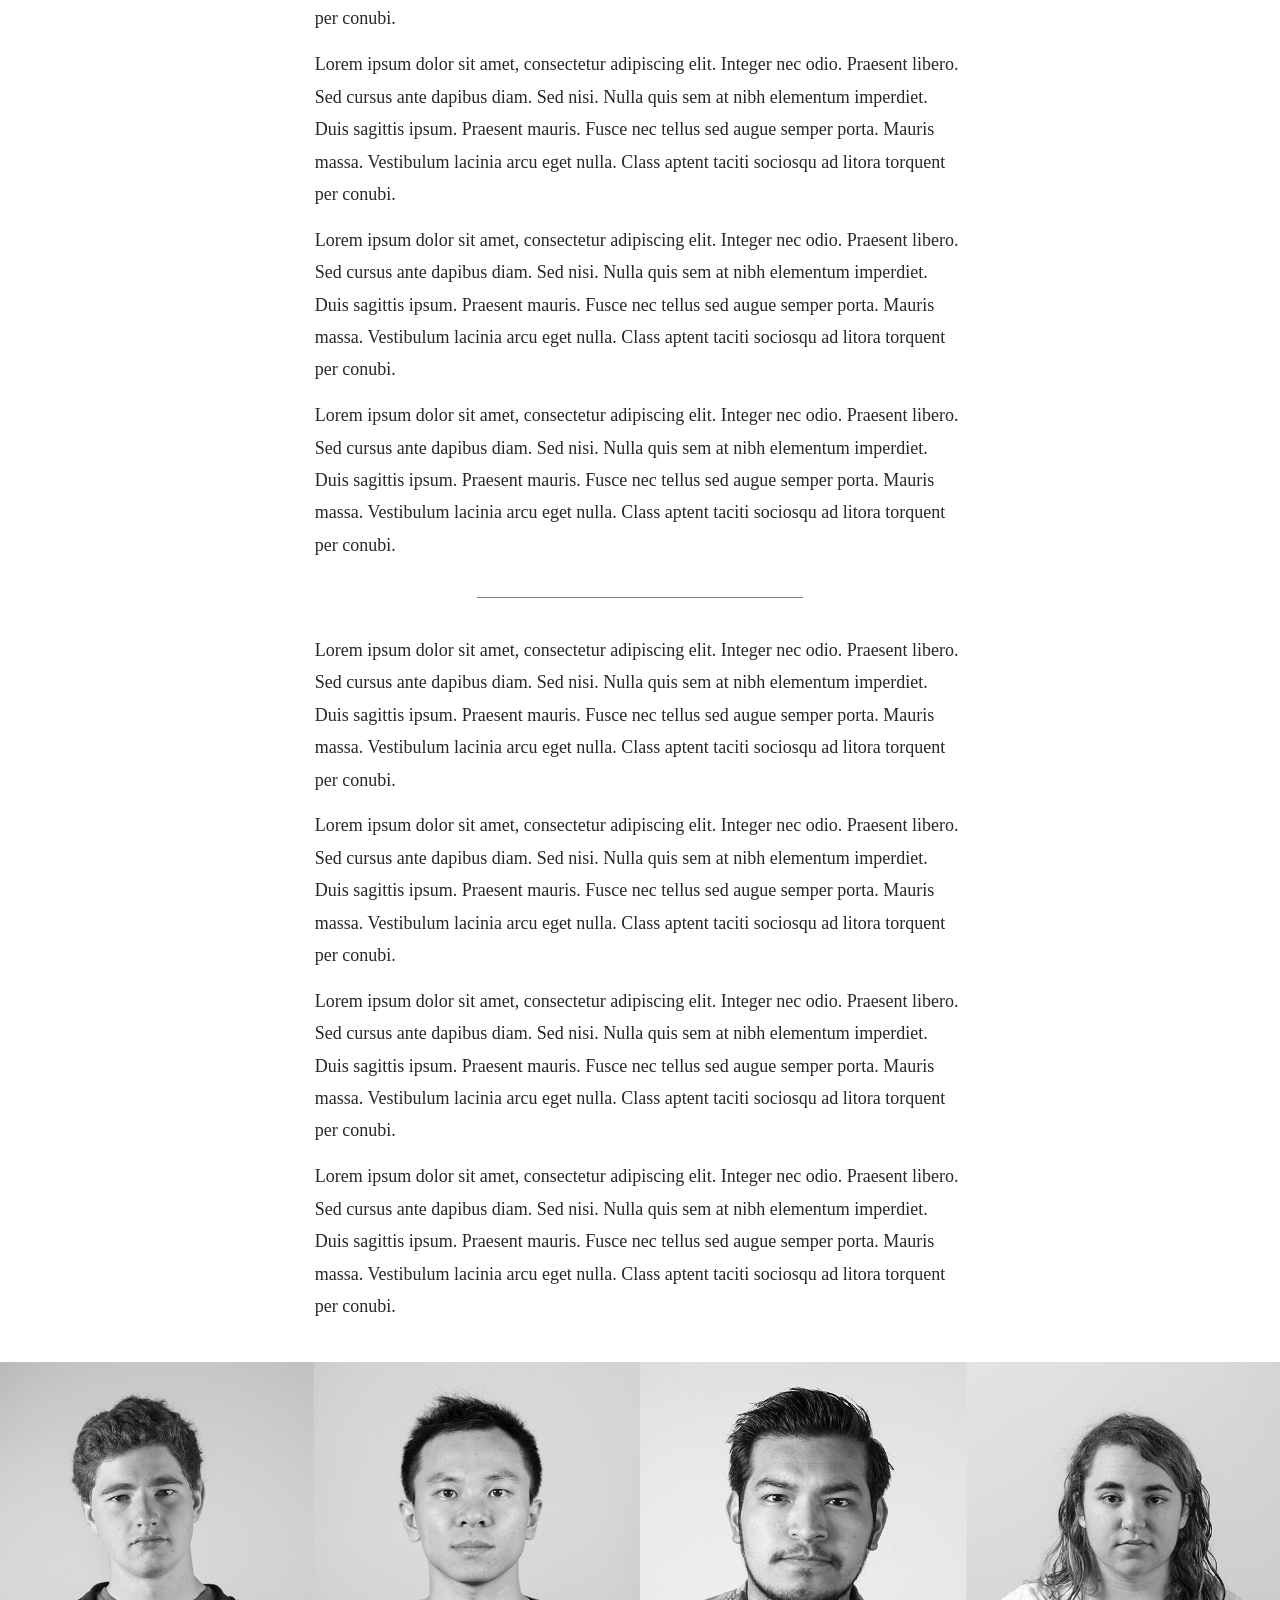
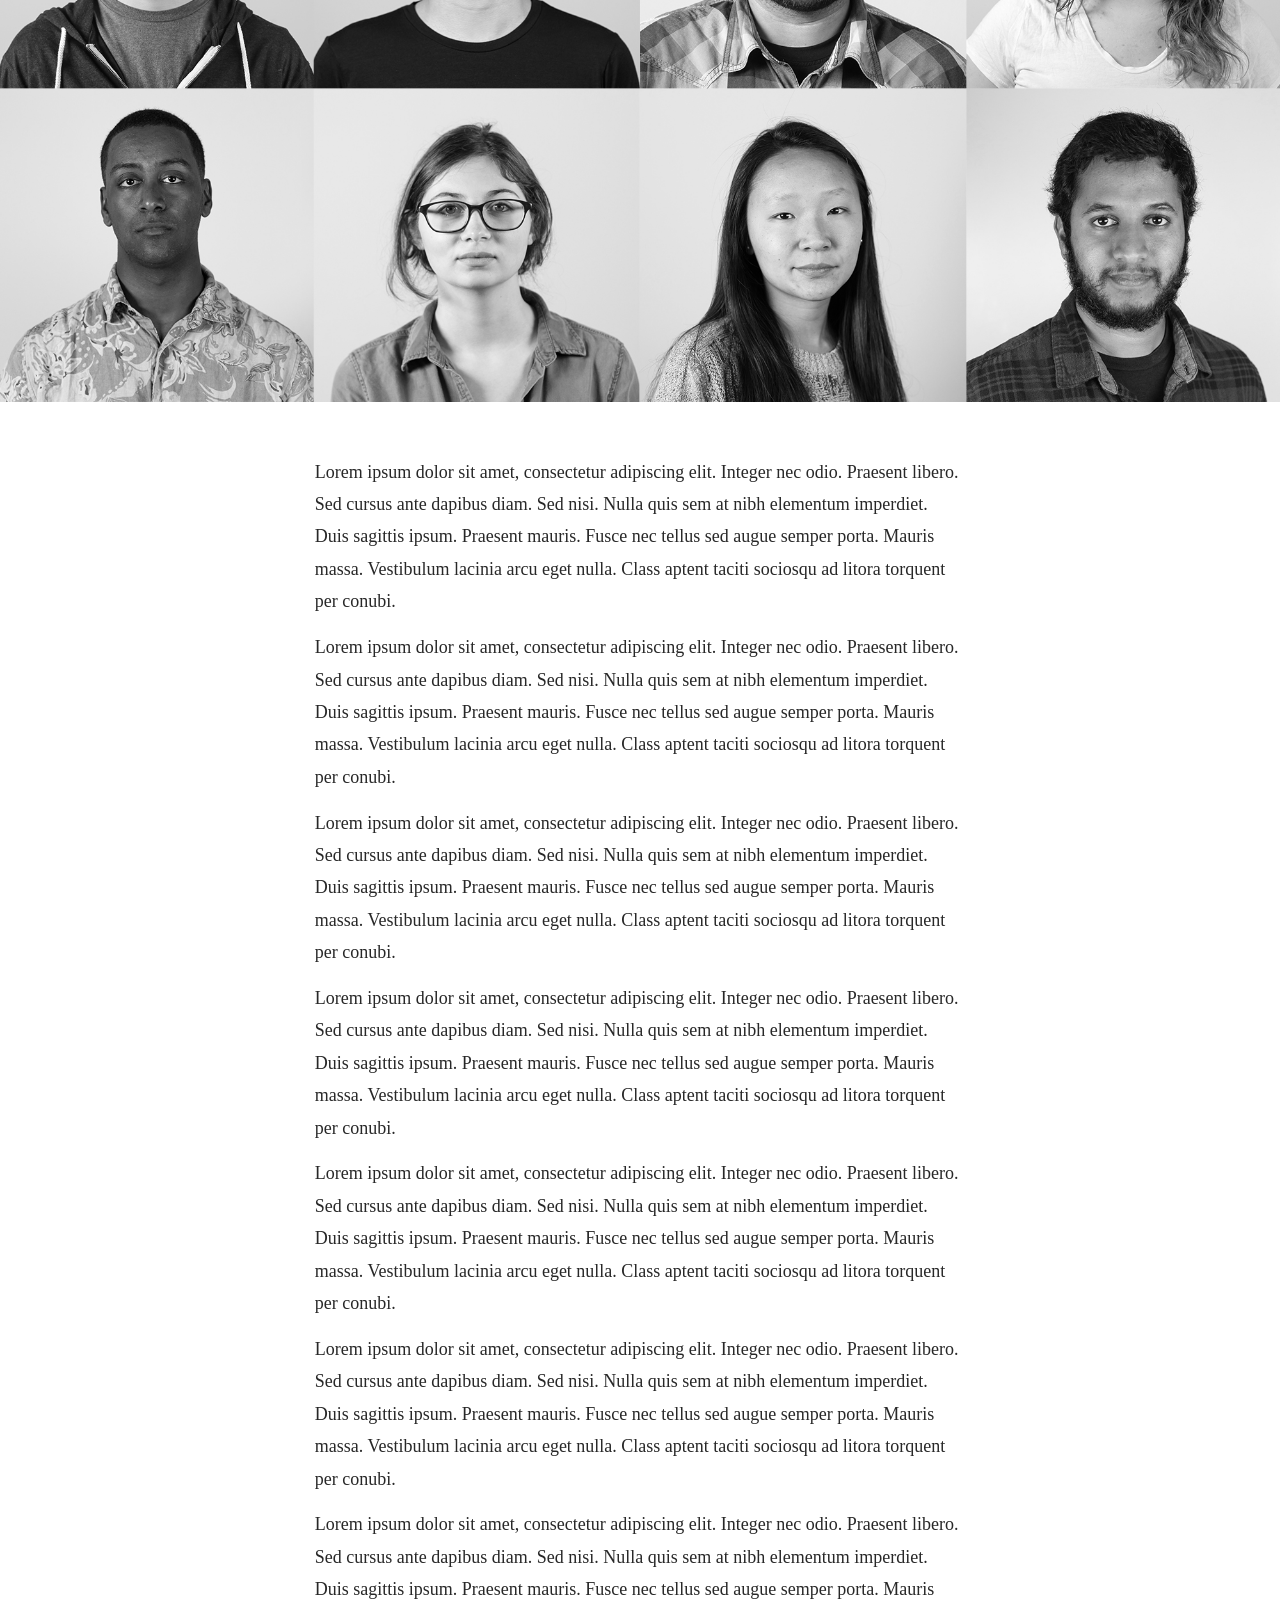
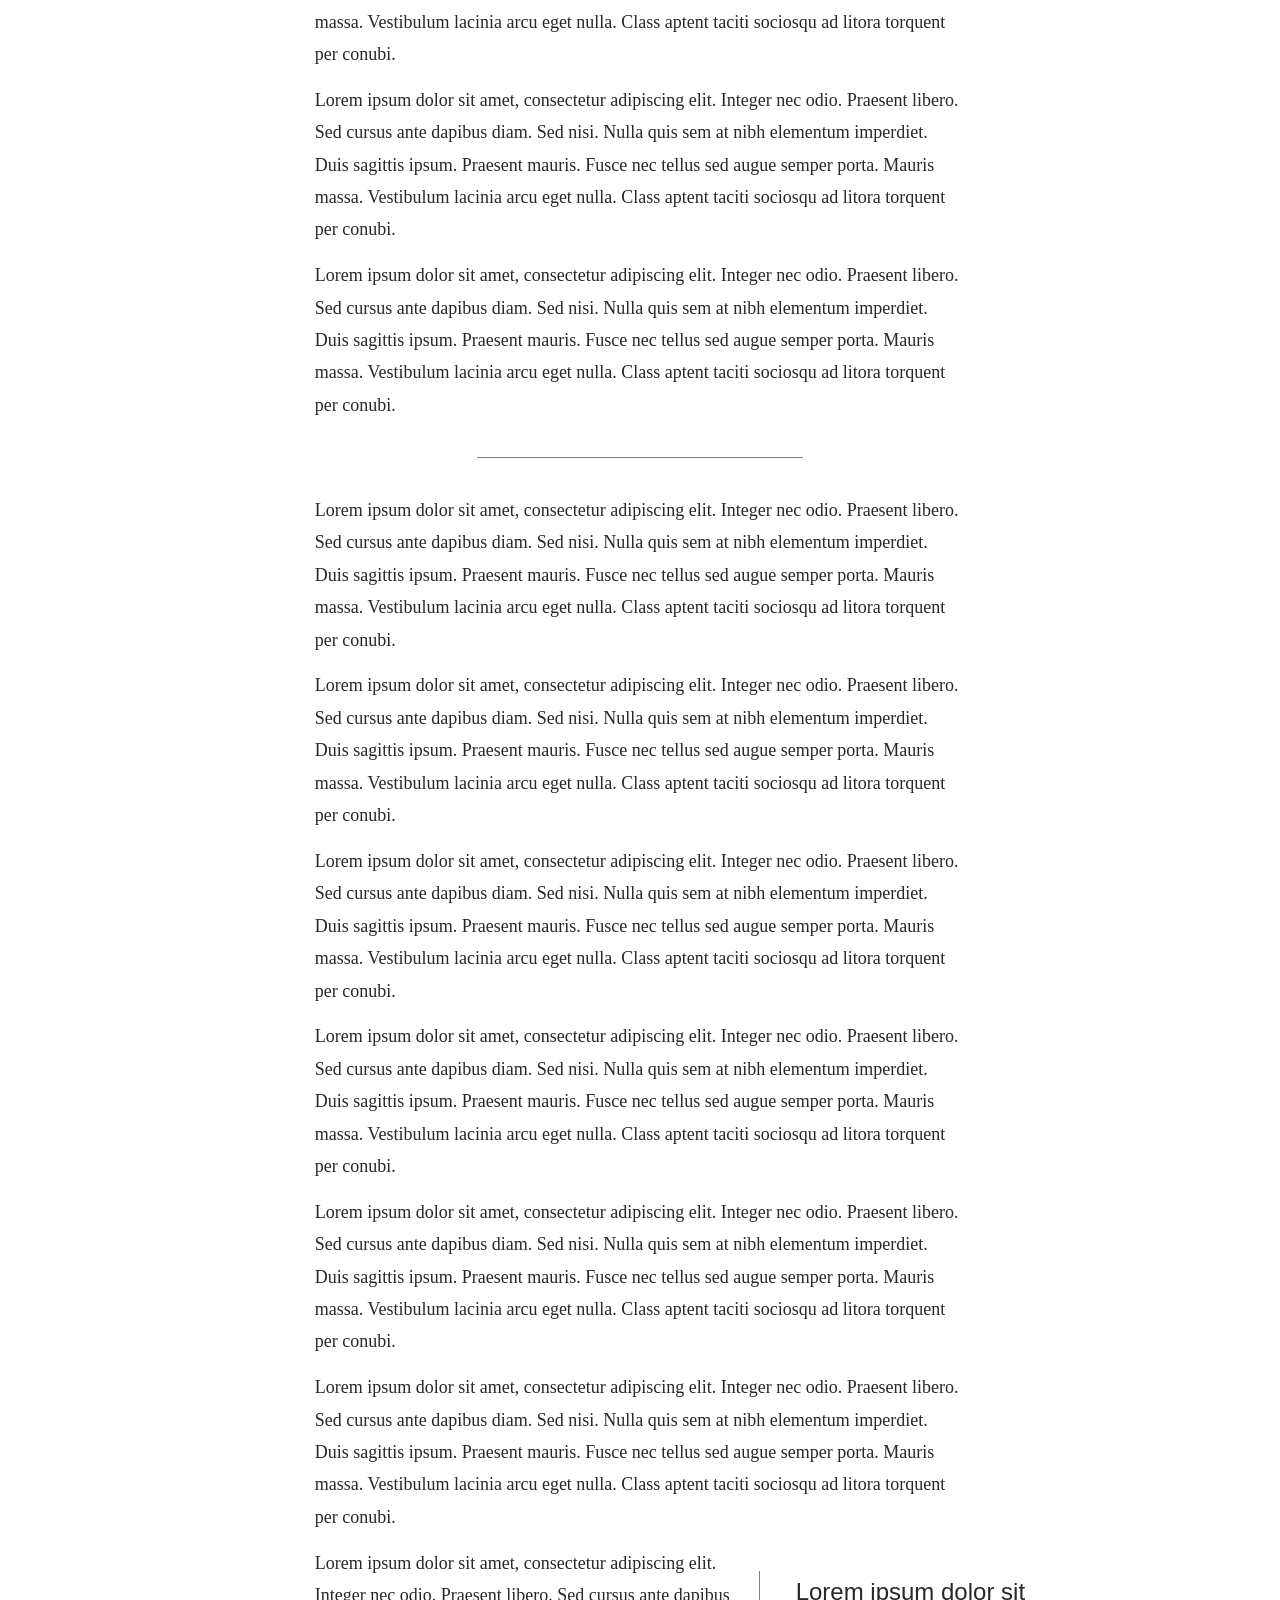
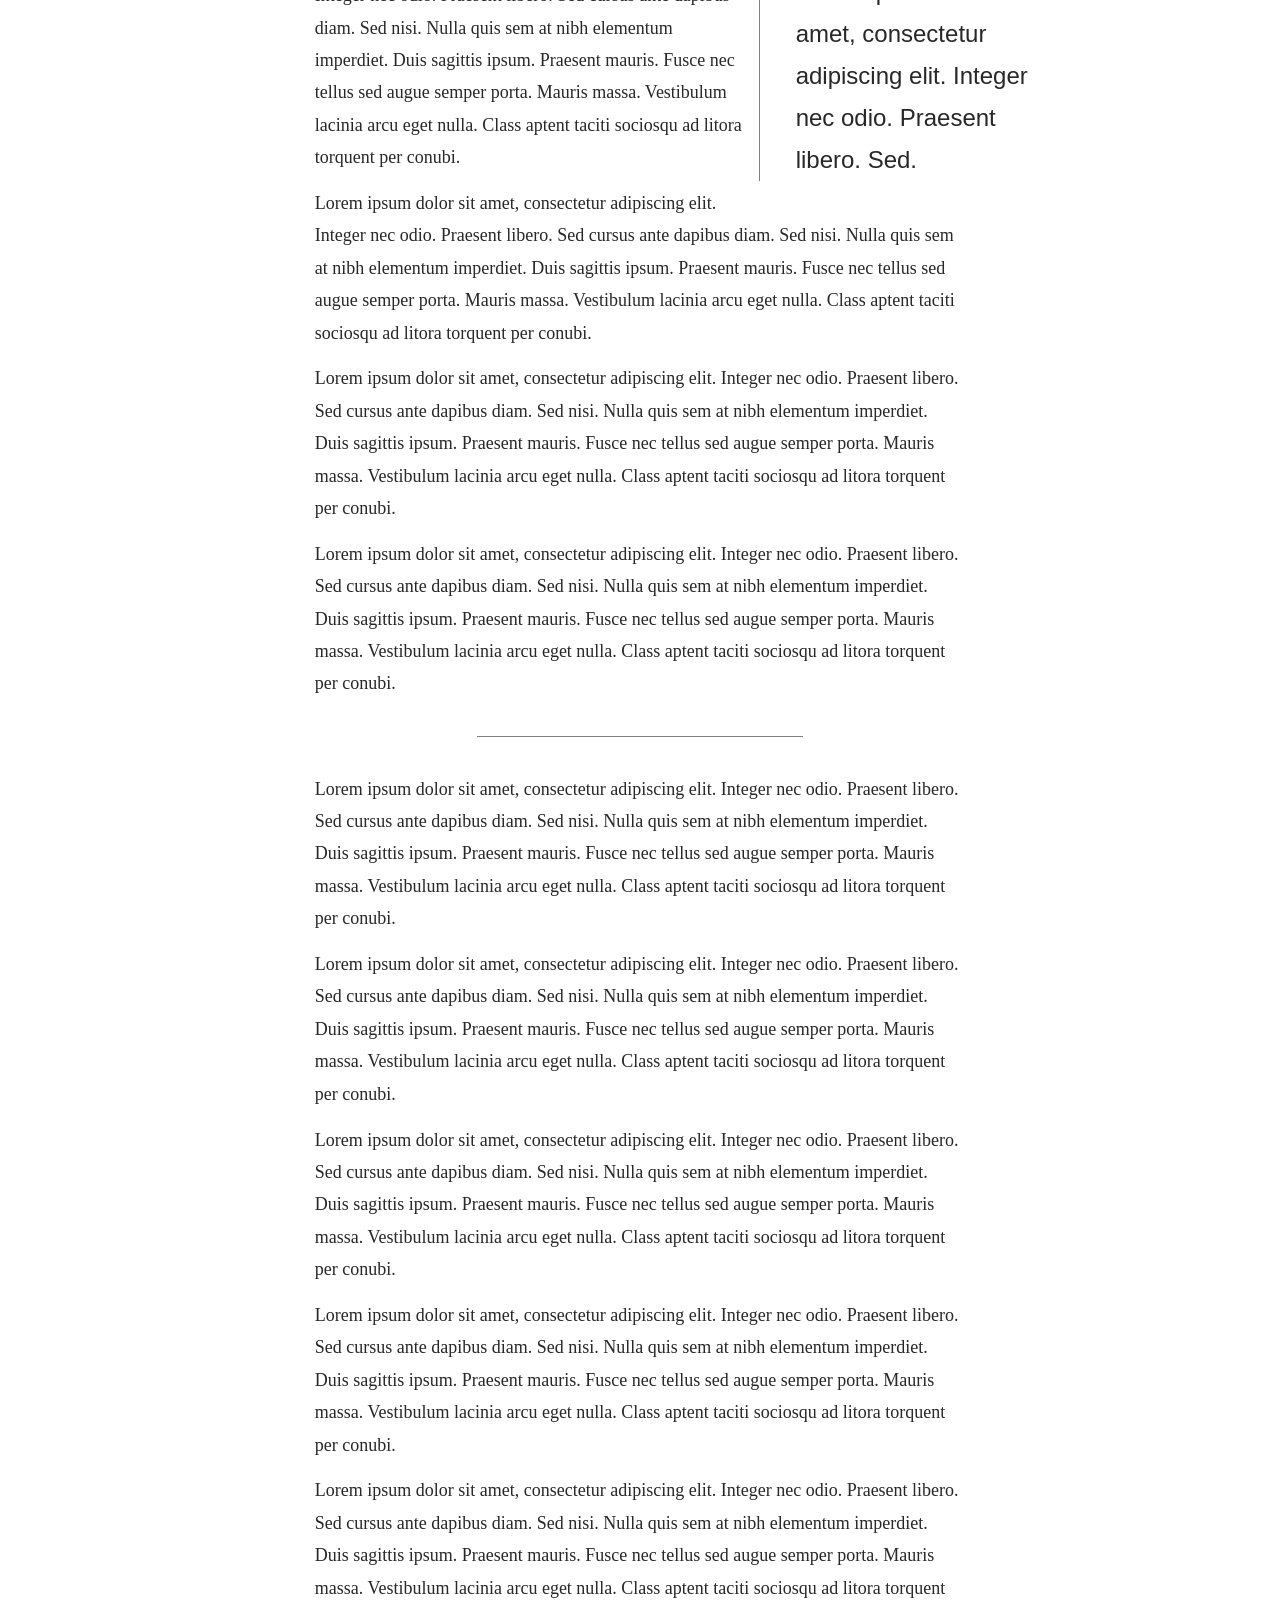
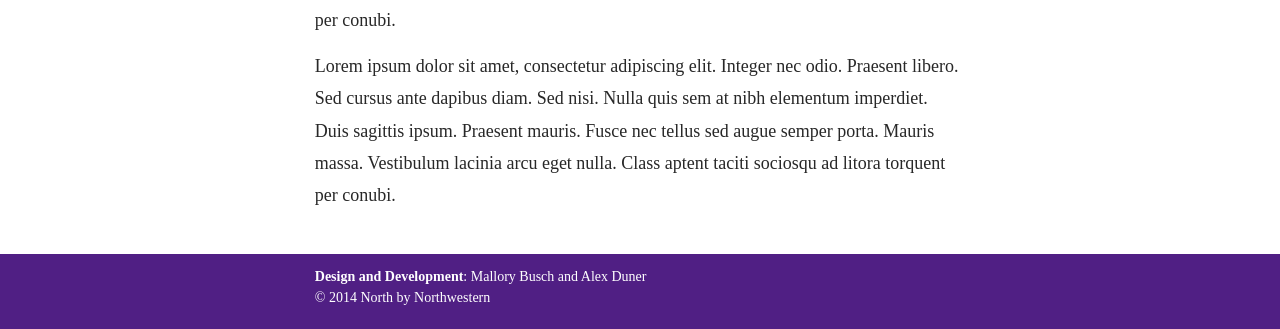
==== commit 9a4a0812: "fixed img url" ====
--- a/index.html
+++ b/index.html
@@ -1,4 +1,4 @@
-<!DOCTYPE html> <html lang=en> <head> <meta charset=UTF-8> <meta http-equiv=X-UA-Compatible content="IE=edge"> <title> | North by Northwestern</title> <meta name=description content=""> <meta name=viewport content="width=device-width,initial-scale=1"> <script type=text/javascript src=//use.typekit.net/adk4phw.js></script> <script type=text/javascript>try{Typekit.load();}catch(e){}</script> <!-- Place favicon.ico and apple-touch-icon.png in the root directory --> <link rel=stylesheet href=styles/a41dc006.main.css>  <body> <header class=masthead> <div class=logo> <a href="//www.northbynorthwestern.com/"><img class=nbn-logo src=http://media.northbynorthwestern.com.s3.amazonaws.com/media/img/nbn_logo.svg alt=""></a> </div> </header> <div id=fades> <img src=img/dThree.jpg alt=""> <img src=img/dTwo.jpg alt=""> <img src=img/dOne.jpg alt=""> <img src=img/dFour.jpg alt=""> </div> <div id=title> <h1>FACING THE TRUTH</h1> <h2>Confronting racism at Northwestern means embracing discomfort.</h2> <h3>by Sarah Turbin</h3> </div> <main class="container main-content"> <div class=content-block> <div class=prose> <p>Lorem ipsum dolor sit amet, consectetur adipiscing elit. Integer nec odio. Praesent libero. Sed cursus ante dapibus diam. Sed nisi. Nulla quis sem at nibh elementum imperdiet. Duis sagittis ipsum. Praesent mauris. Fusce nec tellus sed augue semper porta. Mauris massa. Vestibulum lacinia arcu eget nulla. Class aptent taciti sociosqu ad litora torquent per conubi.</p> <p>Lorem ipsum dolor sit amet, consectetur adipiscing elit. Integer nec odio. Praesent libero. Sed cursus ante dapibus diam. Sed nisi. Nulla quis sem at nibh elementum imperdiet. Duis sagittis ipsum. Praesent mauris. Fusce nec tellus sed augue semper porta. Mauris massa. Vestibulum lacinia arcu eget nulla. Class aptent taciti sociosqu ad litora torquent per conubi.</p> <p>Lorem ipsum dolor sit amet, consectetur adipiscing elit. Integer nec odio. Praesent libero. Sed cursus ante dapibus diam. Sed nisi. Nulla quis sem at nibh elementum imperdiet. Duis sagittis ipsum. Praesent mauris. Fusce nec tellus sed augue semper porta. Mauris massa. Vestibulum lacinia arcu eget nulla. Class aptent taciti sociosqu ad litora torquent per conubi.</p> <p>Lorem ipsum dolor sit amet, consectetur adipiscing elit. Integer nec odio. Praesent libero. Sed cursus ante dapibus diam. Sed nisi. Nulla quis sem at nibh elementum imperdiet. Duis sagittis ipsum. Praesent mauris. Fusce nec tellus sed augue semper porta. Mauris massa. Vestibulum lacinia arcu eget nulla. Class aptent taciti sociosqu ad litora torquent per conubi.</p> <br> <hr> <br> <p>Lorem ipsum dolor sit amet, consectetur adipiscing elit. Integer nec odio. Praesent libero. Sed cursus ante dapibus diam. Sed nisi. Nulla quis sem at nibh elementum imperdiet. Duis sagittis ipsum. Praesent mauris. Fusce nec tellus sed augue semper porta. Mauris massa. Vestibulum lacinia arcu eget nulla. Class aptent taciti sociosqu ad litora torquent per conubi.</p> <p>Lorem ipsum dolor sit amet, consectetur adipiscing elit. Integer nec odio. Praesent libero. Sed cursus ante dapibus diam. Sed nisi. Nulla quis sem at nibh elementum imperdiet. Duis sagittis ipsum. Praesent mauris. Fusce nec tellus sed augue semper porta. Mauris massa. Vestibulum lacinia arcu eget nulla. Class aptent taciti sociosqu ad litora torquent per conubi.</p> <p>Lorem ipsum dolor sit amet, consectetur adipiscing elit. Integer nec odio. Praesent libero. Sed cursus ante dapibus diam. Sed nisi. Nulla quis sem at nibh elementum imperdiet. Duis sagittis ipsum. Praesent mauris. Fusce nec tellus sed augue semper porta. Mauris massa. Vestibulum lacinia arcu eget nulla. Class aptent taciti sociosqu ad litora torquent per conubi.</p> <p>Lorem ipsum dolor sit amet, consectetur adipiscing elit. Integer nec odio. Praesent libero. Sed cursus ante dapibus diam. Sed nisi. Nulla quis sem at nibh elementum imperdiet. Duis sagittis ipsum. Praesent mauris. Fusce nec tellus sed augue semper porta. Mauris massa. Vestibulum lacinia arcu eget nulla. Class aptent taciti sociosqu ad litora torquent per conubi.</p> <p>Lorem ipsum dolor sit amet, consectetur adipiscing elit. Integer nec odio. Praesent libero. Sed cursus ante dapibus diam. Sed nisi. Nulla quis sem at nibh elementum imperdiet. Duis sagittis ipsum. Praesent mauris. Fusce nec tellus sed augue semper porta. Mauris massa. Vestibulum lacinia arcu eget nulla. Class aptent taciti sociosqu ad litora torquent per conubi.</p> <p>Lorem ipsum dolor sit amet, consectetur adipiscing elit. Integer nec odio. Praesent libero. Sed cursus ante dapibus diam. Sed nisi. Nulla quis sem at nibh elementum imperdiet. Duis sagittis ipsum. Praesent mauris. Fusce nec tellus sed augue semper porta. Mauris massa. Vestibulum lacinia arcu eget nulla. Class aptent taciti sociosqu ad litora torquent per conubi.</p> <br> <hr> <br> <p>Lorem ipsum dolor sit amet, consectetur adipiscing elit. Integer nec odio. Praesent libero. Sed cursus ante dapibus diam. Sed nisi. Nulla quis sem at nibh elementum imperdiet. Duis sagittis ipsum. Praesent mauris. Fusce nec tellus sed augue semper porta. Mauris massa. Vestibulum lacinia arcu eget nulla. Class aptent taciti sociosqu ad litora torquent per conubi.</p> <p>Lorem ipsum dolor sit amet, consectetur adipiscing elit. Integer nec odio. Praesent libero. Sed cursus ante dapibus diam. Sed nisi. Nulla quis sem at nibh elementum imperdiet. Duis sagittis ipsum. Praesent mauris. Fusce nec tellus sed augue semper porta. Mauris massa. Vestibulum lacinia arcu eget nulla. Class aptent taciti sociosqu ad litora torquent per conubi.</p> <p>Lorem ipsum dolor sit amet, consectetur adipiscing elit. Integer nec odio. Praesent libero. Sed cursus ante dapibus diam. Sed nisi. Nulla quis sem at nibh elementum imperdiet. Duis sagittis ipsum. Praesent mauris. Fusce nec tellus sed augue semper porta. Mauris massa. Vestibulum lacinia arcu eget nulla. Class aptent taciti sociosqu ad litora torquent per conubi.</p> <p>Lorem ipsum dolor sit amet, consectetur adipiscing elit. Integer nec odio. Praesent libero. Sed cursus ante dapibus diam. Sed nisi. Nulla quis sem at nibh elementum imperdiet. Duis sagittis ipsum. Praesent mauris. Fusce nec tellus sed augue semper porta. Mauris massa. Vestibulum lacinia arcu eget nulla. Class aptent taciti sociosqu ad litora torquent per conubi.</p> <p>Lorem ipsum dolor sit amet, consectetur adipiscing elit. Integer nec odio. Praesent libero. Sed cursus ante dapibus diam. Sed nisi. Nulla quis sem at nibh elementum imperdiet. Duis sagittis ipsum. Praesent mauris. Fusce nec tellus sed augue semper porta. Mauris massa. Vestibulum lacinia arcu eget nulla. Class aptent taciti sociosqu ad litora torquent per conubi.</p> <p>Lorem ipsum dolor sit amet, consectetur adipiscing elit. Integer nec odio. Praesent libero. Sed cursus ante dapibus diam. Sed nisi. Nulla quis sem at nibh elementum imperdiet. Duis sagittis ipsum. Praesent mauris. Fusce nec tellus sed augue semper porta. Mauris massa. Vestibulum lacinia arcu eget nulla. Class aptent taciti sociosqu ad litora torquent per conubi.</p> <br> <hr> <br> <p>Lorem ipsum dolor sit amet, consectetur adipiscing elit. Integer nec odio. Praesent libero. Sed cursus ante dapibus diam. Sed nisi. Nulla quis sem at nibh elementum imperdiet. Duis sagittis ipsum. Praesent mauris. Fusce nec tellus sed augue semper porta. Mauris massa. Vestibulum lacinia arcu eget nulla. Class aptent taciti sociosqu ad litora torquent per conubi.</p> <p>Lorem ipsum dolor sit amet, consectetur adipiscing elit. Integer nec odio. Praesent libero. Sed cursus ante dapibus diam. Sed nisi. Nulla quis sem at nibh elementum imperdiet. Duis sagittis ipsum. Praesent mauris. Fusce nec tellus sed augue semper porta. Mauris massa. Vestibulum lacinia arcu eget nulla. Class aptent taciti sociosqu ad litora torquent per conubi.</p> <p>Lorem ipsum dolor sit amet, consectetur adipiscing elit. Integer nec odio. Praesent libero. Sed cursus ante dapibus diam. Sed nisi. Nulla quis sem at nibh elementum imperdiet. Duis sagittis ipsum. Praesent mauris. Fusce nec tellus sed augue semper porta. Mauris massa. Vestibulum lacinia arcu eget nulla. Class aptent taciti sociosqu ad litora torquent per conubi.</p> <p>Lorem ipsum dolor sit amet, consectetur adipiscing elit. Integer nec odio. Praesent libero. Sed cursus ante dapibus diam. Sed nisi. Nulla quis sem at nibh elementum imperdiet. Duis sagittis ipsum. Praesent mauris. Fusce nec tellus sed augue semper porta. Mauris massa. Vestibulum lacinia arcu eget nulla. Class aptent taciti sociosqu ad litora torquent per conubi.</p> <br> </div> </div> </main> <figure class=full-bleed id=bw> <img src=../img/diversity-head.jpg alt=""> </figure> <main class=container> <div class=content-block> <div class=prose style=margin-top:0px> <p>Lorem ipsum dolor sit amet, consectetur adipiscing elit. Integer nec odio. Praesent libero. Sed cursus ante dapibus diam. Sed nisi. Nulla quis sem at nibh elementum imperdiet. Duis sagittis ipsum. Praesent mauris. Fusce nec tellus sed augue semper porta. Mauris massa. Vestibulum lacinia arcu eget nulla. Class aptent taciti sociosqu ad litora torquent per conubi.</p> <p>Lorem ipsum dolor sit amet, consectetur adipiscing elit. Integer nec odio. Praesent libero. Sed cursus ante dapibus diam. Sed nisi. Nulla quis sem at nibh elementum imperdiet. Duis sagittis ipsum. Praesent mauris. Fusce nec tellus sed augue semper porta. Mauris massa. Vestibulum lacinia arcu eget nulla. Class aptent taciti sociosqu ad litora torquent per conubi.</p> <p>Lorem ipsum dolor sit amet, consectetur adipiscing elit. Integer nec odio. Praesent libero. Sed cursus ante dapibus diam. Sed nisi. Nulla quis sem at nibh elementum imperdiet. Duis sagittis ipsum. Praesent mauris. Fusce nec tellus sed augue semper porta. Mauris massa. Vestibulum lacinia arcu eget nulla. Class aptent taciti sociosqu ad litora torquent per conubi.</p> <p>Lorem ipsum dolor sit amet, consectetur adipiscing elit. Integer nec odio. Praesent libero. Sed cursus ante dapibus diam. Sed nisi. Nulla quis sem at nibh elementum imperdiet. Duis sagittis ipsum. Praesent mauris. Fusce nec tellus sed augue semper porta. Mauris massa. Vestibulum lacinia arcu eget nulla. Class aptent taciti sociosqu ad litora torquent per conubi.</p> <p>Lorem ipsum dolor sit amet, consectetur adipiscing elit. Integer nec odio. Praesent libero. Sed cursus ante dapibus diam. Sed nisi. Nulla quis sem at nibh elementum imperdiet. Duis sagittis ipsum. Praesent mauris. Fusce nec tellus sed augue semper porta. Mauris massa. Vestibulum lacinia arcu eget nulla. Class aptent taciti sociosqu ad litora torquent per conubi.</p> <p>Lorem ipsum dolor sit amet, consectetur adipiscing elit. Integer nec odio. Praesent libero. Sed cursus ante dapibus diam. Sed nisi. Nulla quis sem at nibh elementum imperdiet. Duis sagittis ipsum. Praesent mauris. Fusce nec tellus sed augue semper porta. Mauris massa. Vestibulum lacinia arcu eget nulla. Class aptent taciti sociosqu ad litora torquent per conubi.</p> <p>Lorem ipsum dolor sit amet, consectetur adipiscing elit. Integer nec odio. Praesent libero. Sed cursus ante dapibus diam. Sed nisi. Nulla quis sem at nibh elementum imperdiet. Duis sagittis ipsum. Praesent mauris. Fusce nec tellus sed augue semper porta. Mauris massa. Vestibulum lacinia arcu eget nulla. Class aptent taciti sociosqu ad litora torquent per conubi.</p> <p>Lorem ipsum dolor sit amet, consectetur adipiscing elit. Integer nec odio. Praesent libero. Sed cursus ante dapibus diam. Sed nisi. Nulla quis sem at nibh elementum imperdiet. Duis sagittis ipsum. Praesent mauris. Fusce nec tellus sed augue semper porta. Mauris massa. Vestibulum lacinia arcu eget nulla. Class aptent taciti sociosqu ad litora torquent per conubi.</p> <p>Lorem ipsum dolor sit amet, consectetur adipiscing elit. Integer nec odio. Praesent libero. Sed cursus ante dapibus diam. Sed nisi. Nulla quis sem at nibh elementum imperdiet. Duis sagittis ipsum. Praesent mauris. Fusce nec tellus sed augue semper porta. Mauris massa. Vestibulum lacinia arcu eget nulla. Class aptent taciti sociosqu ad litora torquent per conubi.</p> <br> <hr> <br> <p>Lorem ipsum dolor sit amet, consectetur adipiscing elit. Integer nec odio. Praesent libero. Sed cursus ante dapibus diam. Sed nisi. Nulla quis sem at nibh elementum imperdiet. Duis sagittis ipsum. Praesent mauris. Fusce nec tellus sed augue semper porta. Mauris massa. Vestibulum lacinia arcu eget nulla. Class aptent taciti sociosqu ad litora torquent per conubi.</p> <p>Lorem ipsum dolor sit amet, consectetur adipiscing elit. Integer nec odio. Praesent libero. Sed cursus ante dapibus diam. Sed nisi. Nulla quis sem at nibh elementum imperdiet. Duis sagittis ipsum. Praesent mauris. Fusce nec tellus sed augue semper porta. Mauris massa. Vestibulum lacinia arcu eget nulla. Class aptent taciti sociosqu ad litora torquent per conubi.</p> <p>Lorem ipsum dolor sit amet, consectetur adipiscing elit. Integer nec odio. Praesent libero. Sed cursus ante dapibus diam. Sed nisi. Nulla quis sem at nibh elementum imperdiet. Duis sagittis ipsum. Praesent mauris. Fusce nec tellus sed augue semper porta. Mauris massa. Vestibulum lacinia arcu eget nulla. Class aptent taciti sociosqu ad litora torquent per conubi.</p> <p>Lorem ipsum dolor sit amet, consectetur adipiscing elit. Integer nec odio. Praesent libero. Sed cursus ante dapibus diam. Sed nisi. Nulla quis sem at nibh elementum imperdiet. Duis sagittis ipsum. Praesent mauris. Fusce nec tellus sed augue semper porta. Mauris massa. Vestibulum lacinia arcu eget nulla. Class aptent taciti sociosqu ad litora torquent per conubi.</p> <p>Lorem ipsum dolor sit amet, consectetur adipiscing elit. Integer nec odio. Praesent libero. Sed cursus ante dapibus diam. Sed nisi. Nulla quis sem at nibh elementum imperdiet. Duis sagittis ipsum. Praesent mauris. Fusce nec tellus sed augue semper porta. Mauris massa. Vestibulum lacinia arcu eget nulla. Class aptent taciti sociosqu ad litora torquent per conubi.</p> <p>Lorem ipsum dolor sit amet, consectetur adipiscing elit. Integer nec odio. Praesent libero. Sed cursus ante dapibus diam. Sed nisi. Nulla quis sem at nibh elementum imperdiet. Duis sagittis ipsum. Praesent mauris. Fusce nec tellus sed augue semper porta. Mauris massa. Vestibulum lacinia arcu eget nulla. Class aptent taciti sociosqu ad litora torquent per conubi.</p> <q class=right>Lorem ipsum dolor sit amet, consectetur adipiscing elit. Integer nec odio. Praesent libero. Sed.</q> <p>Lorem ipsum dolor sit amet, consectetur adipiscing elit. Integer nec odio. Praesent libero. Sed cursus ante dapibus diam. Sed nisi. Nulla quis sem at nibh elementum imperdiet. Duis sagittis ipsum. Praesent mauris. Fusce nec tellus sed augue semper porta. Mauris massa. Vestibulum lacinia arcu eget nulla. Class aptent taciti sociosqu ad litora torquent per conubi.</p> <p>Lorem ipsum dolor sit amet, consectetur adipiscing elit. Integer nec odio. Praesent libero. Sed cursus ante dapibus diam. Sed nisi. Nulla quis sem at nibh elementum imperdiet. Duis sagittis ipsum. Praesent mauris. Fusce nec tellus sed augue semper porta. Mauris massa. Vestibulum lacinia arcu eget nulla. Class aptent taciti sociosqu ad litora torquent per conubi.</p> <p>Lorem ipsum dolor sit amet, consectetur adipiscing elit. Integer nec odio. Praesent libero. Sed cursus ante dapibus diam. Sed nisi. Nulla quis sem at nibh elementum imperdiet. Duis sagittis ipsum. Praesent mauris. Fusce nec tellus sed augue semper porta. Mauris massa. Vestibulum lacinia arcu eget nulla. Class aptent taciti sociosqu ad litora torquent per conubi.</p> <p>Lorem ipsum dolor sit amet, consectetur adipiscing elit. Integer nec odio. Praesent libero. Sed cursus ante dapibus diam. Sed nisi. Nulla quis sem at nibh elementum imperdiet. Duis sagittis ipsum. Praesent mauris. Fusce nec tellus sed augue semper porta. Mauris massa. Vestibulum lacinia arcu eget nulla. Class aptent taciti sociosqu ad litora torquent per conubi.</p> <br> <hr> <br> <p>Lorem ipsum dolor sit amet, consectetur adipiscing elit. Integer nec odio. Praesent libero. Sed cursus ante dapibus diam. Sed nisi. Nulla quis sem at nibh elementum imperdiet. Duis sagittis ipsum. Praesent mauris. Fusce nec tellus sed augue semper porta. Mauris massa. Vestibulum lacinia arcu eget nulla. Class aptent taciti sociosqu ad litora torquent per conubi.</p> <p>Lorem ipsum dolor sit amet, consectetur adipiscing elit. Integer nec odio. Praesent libero. Sed cursus ante dapibus diam. Sed nisi. Nulla quis sem at nibh elementum imperdiet. Duis sagittis ipsum. Praesent mauris. Fusce nec tellus sed augue semper porta. Mauris massa. Vestibulum lacinia arcu eget nulla. Class aptent taciti sociosqu ad litora torquent per conubi.</p> <p>Lorem ipsum dolor sit amet, consectetur adipiscing elit. Integer nec odio. Praesent libero. Sed cursus ante dapibus diam. Sed nisi. Nulla quis sem at nibh elementum imperdiet. Duis sagittis ipsum. Praesent mauris. Fusce nec tellus sed augue semper porta. Mauris massa. Vestibulum lacinia arcu eget nulla. Class aptent taciti sociosqu ad litora torquent per conubi.</p> <p>Lorem ipsum dolor sit amet, consectetur adipiscing elit. Integer nec odio. Praesent libero. Sed cursus ante dapibus diam. Sed nisi. Nulla quis sem at nibh elementum imperdiet. Duis sagittis ipsum. Praesent mauris. Fusce nec tellus sed augue semper porta. Mauris massa. Vestibulum lacinia arcu eget nulla. Class aptent taciti sociosqu ad litora torquent per conubi.</p> <p>Lorem ipsum dolor sit amet, consectetur adipiscing elit. Integer nec odio. Praesent libero. Sed cursus ante dapibus diam. Sed nisi. Nulla quis sem at nibh elementum imperdiet. Duis sagittis ipsum. Praesent mauris. Fusce nec tellus sed augue semper porta. Mauris massa. Vestibulum lacinia arcu eget nulla. Class aptent taciti sociosqu ad litora torquent per conubi.</p> <p>Lorem ipsum dolor sit amet, consectetur adipiscing elit. Integer nec odio. Praesent libero. Sed cursus ante dapibus diam. Sed nisi. Nulla quis sem at nibh elementum imperdiet. Duis sagittis ipsum. Praesent mauris. Fusce nec tellus sed augue semper porta. Mauris massa. Vestibulum lacinia arcu eget nulla. Class aptent taciti sociosqu ad litora torquent per conubi.</p> </div> </div> </main> <footer class=nbn-footer> <div class=container> <div class="credits content-block"> <p><strong>Design and Development</strong>: Mallory Busch and Alex Duner</p> <p>&copy; 2014 <a href="http://www.northbynorthwestern.org/">North by Northwestern</a></p> </div> </div> </footer> <script src=scripts/3cc65fc2.vendor.js></script> <script>(function(c,o,r,g,i,s){c.GoogleAnalyticsObject=g;c[g]||(c[g]=
+<!DOCTYPE html> <html lang=en> <head> <meta charset=UTF-8> <meta http-equiv=X-UA-Compatible content="IE=edge"> <title> | North by Northwestern</title> <meta name=description content=""> <meta name=viewport content="width=device-width,initial-scale=1"> <script type=text/javascript src=//use.typekit.net/adk4phw.js></script> <script type=text/javascript>try{Typekit.load();}catch(e){}</script> <!-- Place favicon.ico and apple-touch-icon.png in the root directory --> <link rel=stylesheet href=styles/a41dc006.main.css>  <body> <header class=masthead> <div class=logo> <a href="//www.northbynorthwestern.com/"><img class=nbn-logo src=http://media.northbynorthwestern.com.s3.amazonaws.com/media/img/nbn_logo.svg alt=""></a> </div> </header> <div id=fades> <img src=img/dThree.jpg alt=""> <img src=img/dTwo.jpg alt=""> <img src=img/dOne.jpg alt=""> <img src=img/dFour.jpg alt=""> </div> <div id=title> <h1>FACING THE TRUTH</h1> <h2>Confronting racism at Northwestern means embracing discomfort.</h2> <h3>by Sarah Turbin</h3> </div> <main class="container main-content"> <div class=content-block> <div class=prose> <p>Lorem ipsum dolor sit amet, consectetur adipiscing elit. Integer nec odio. Praesent libero. Sed cursus ante dapibus diam. Sed nisi. Nulla quis sem at nibh elementum imperdiet. Duis sagittis ipsum. Praesent mauris. Fusce nec tellus sed augue semper porta. Mauris massa. Vestibulum lacinia arcu eget nulla. Class aptent taciti sociosqu ad litora torquent per conubi.</p> <p>Lorem ipsum dolor sit amet, consectetur adipiscing elit. Integer nec odio. Praesent libero. Sed cursus ante dapibus diam. Sed nisi. Nulla quis sem at nibh elementum imperdiet. Duis sagittis ipsum. Praesent mauris. Fusce nec tellus sed augue semper porta. Mauris massa. Vestibulum lacinia arcu eget nulla. Class aptent taciti sociosqu ad litora torquent per conubi.</p> <p>Lorem ipsum dolor sit amet, consectetur adipiscing elit. Integer nec odio. Praesent libero. Sed cursus ante dapibus diam. Sed nisi. Nulla quis sem at nibh elementum imperdiet. Duis sagittis ipsum. Praesent mauris. Fusce nec tellus sed augue semper porta. Mauris massa. Vestibulum lacinia arcu eget nulla. Class aptent taciti sociosqu ad litora torquent per conubi.</p> <p>Lorem ipsum dolor sit amet, consectetur adipiscing elit. Integer nec odio. Praesent libero. Sed cursus ante dapibus diam. Sed nisi. Nulla quis sem at nibh elementum imperdiet. Duis sagittis ipsum. Praesent mauris. Fusce nec tellus sed augue semper porta. Mauris massa. Vestibulum lacinia arcu eget nulla. Class aptent taciti sociosqu ad litora torquent per conubi.</p> <br> <hr> <br> <p>Lorem ipsum dolor sit amet, consectetur adipiscing elit. Integer nec odio. Praesent libero. Sed cursus ante dapibus diam. Sed nisi. Nulla quis sem at nibh elementum imperdiet. Duis sagittis ipsum. Praesent mauris. Fusce nec tellus sed augue semper porta. Mauris massa. Vestibulum lacinia arcu eget nulla. Class aptent taciti sociosqu ad litora torquent per conubi.</p> <p>Lorem ipsum dolor sit amet, consectetur adipiscing elit. Integer nec odio. Praesent libero. Sed cursus ante dapibus diam. Sed nisi. Nulla quis sem at nibh elementum imperdiet. Duis sagittis ipsum. Praesent mauris. Fusce nec tellus sed augue semper porta. Mauris massa. Vestibulum lacinia arcu eget nulla. Class aptent taciti sociosqu ad litora torquent per conubi.</p> <p>Lorem ipsum dolor sit amet, consectetur adipiscing elit. Integer nec odio. Praesent libero. Sed cursus ante dapibus diam. Sed nisi. Nulla quis sem at nibh elementum imperdiet. Duis sagittis ipsum. Praesent mauris. Fusce nec tellus sed augue semper porta. Mauris massa. Vestibulum lacinia arcu eget nulla. Class aptent taciti sociosqu ad litora torquent per conubi.</p> <p>Lorem ipsum dolor sit amet, consectetur adipiscing elit. Integer nec odio. Praesent libero. Sed cursus ante dapibus diam. Sed nisi. Nulla quis sem at nibh elementum imperdiet. Duis sagittis ipsum. Praesent mauris. Fusce nec tellus sed augue semper porta. Mauris massa. Vestibulum lacinia arcu eget nulla. Class aptent taciti sociosqu ad litora torquent per conubi.</p> <p>Lorem ipsum dolor sit amet, consectetur adipiscing elit. Integer nec odio. Praesent libero. Sed cursus ante dapibus diam. Sed nisi. Nulla quis sem at nibh elementum imperdiet. Duis sagittis ipsum. Praesent mauris. Fusce nec tellus sed augue semper porta. Mauris massa. Vestibulum lacinia arcu eget nulla. Class aptent taciti sociosqu ad litora torquent per conubi.</p> <p>Lorem ipsum dolor sit amet, consectetur adipiscing elit. Integer nec odio. Praesent libero. Sed cursus ante dapibus diam. Sed nisi. Nulla quis sem at nibh elementum imperdiet. Duis sagittis ipsum. Praesent mauris. Fusce nec tellus sed augue semper porta. Mauris massa. Vestibulum lacinia arcu eget nulla. Class aptent taciti sociosqu ad litora torquent per conubi.</p> <br> <hr> <br> <p>Lorem ipsum dolor sit amet, consectetur adipiscing elit. Integer nec odio. Praesent libero. Sed cursus ante dapibus diam. Sed nisi. Nulla quis sem at nibh elementum imperdiet. Duis sagittis ipsum. Praesent mauris. Fusce nec tellus sed augue semper porta. Mauris massa. Vestibulum lacinia arcu eget nulla. Class aptent taciti sociosqu ad litora torquent per conubi.</p> <p>Lorem ipsum dolor sit amet, consectetur adipiscing elit. Integer nec odio. Praesent libero. Sed cursus ante dapibus diam. Sed nisi. Nulla quis sem at nibh elementum imperdiet. Duis sagittis ipsum. Praesent mauris. Fusce nec tellus sed augue semper porta. Mauris massa. Vestibulum lacinia arcu eget nulla. Class aptent taciti sociosqu ad litora torquent per conubi.</p> <p>Lorem ipsum dolor sit amet, consectetur adipiscing elit. Integer nec odio. Praesent libero. Sed cursus ante dapibus diam. Sed nisi. Nulla quis sem at nibh elementum imperdiet. Duis sagittis ipsum. Praesent mauris. Fusce nec tellus sed augue semper porta. Mauris massa. Vestibulum lacinia arcu eget nulla. Class aptent taciti sociosqu ad litora torquent per conubi.</p> <p>Lorem ipsum dolor sit amet, consectetur adipiscing elit. Integer nec odio. Praesent libero. Sed cursus ante dapibus diam. Sed nisi. Nulla quis sem at nibh elementum imperdiet. Duis sagittis ipsum. Praesent mauris. Fusce nec tellus sed augue semper porta. Mauris massa. Vestibulum lacinia arcu eget nulla. Class aptent taciti sociosqu ad litora torquent per conubi.</p> <p>Lorem ipsum dolor sit amet, consectetur adipiscing elit. Integer nec odio. Praesent libero. Sed cursus ante dapibus diam. Sed nisi. Nulla quis sem at nibh elementum imperdiet. Duis sagittis ipsum. Praesent mauris. Fusce nec tellus sed augue semper porta. Mauris massa. Vestibulum lacinia arcu eget nulla. Class aptent taciti sociosqu ad litora torquent per conubi.</p> <p>Lorem ipsum dolor sit amet, consectetur adipiscing elit. Integer nec odio. Praesent libero. Sed cursus ante dapibus diam. Sed nisi. Nulla quis sem at nibh elementum imperdiet. Duis sagittis ipsum. Praesent mauris. Fusce nec tellus sed augue semper porta. Mauris massa. Vestibulum lacinia arcu eget nulla. Class aptent taciti sociosqu ad litora torquent per conubi.</p> <br> <hr> <br> <p>Lorem ipsum dolor sit amet, consectetur adipiscing elit. Integer nec odio. Praesent libero. Sed cursus ante dapibus diam. Sed nisi. Nulla quis sem at nibh elementum imperdiet. Duis sagittis ipsum. Praesent mauris. Fusce nec tellus sed augue semper porta. Mauris massa. Vestibulum lacinia arcu eget nulla. Class aptent taciti sociosqu ad litora torquent per conubi.</p> <p>Lorem ipsum dolor sit amet, consectetur adipiscing elit. Integer nec odio. Praesent libero. Sed cursus ante dapibus diam. Sed nisi. Nulla quis sem at nibh elementum imperdiet. Duis sagittis ipsum. Praesent mauris. Fusce nec tellus sed augue semper porta. Mauris massa. Vestibulum lacinia arcu eget nulla. Class aptent taciti sociosqu ad litora torquent per conubi.</p> <p>Lorem ipsum dolor sit amet, consectetur adipiscing elit. Integer nec odio. Praesent libero. Sed cursus ante dapibus diam. Sed nisi. Nulla quis sem at nibh elementum imperdiet. Duis sagittis ipsum. Praesent mauris. Fusce nec tellus sed augue semper porta. Mauris massa. Vestibulum lacinia arcu eget nulla. Class aptent taciti sociosqu ad litora torquent per conubi.</p> <p>Lorem ipsum dolor sit amet, consectetur adipiscing elit. Integer nec odio. Praesent libero. Sed cursus ante dapibus diam. Sed nisi. Nulla quis sem at nibh elementum imperdiet. Duis sagittis ipsum. Praesent mauris. Fusce nec tellus sed augue semper porta. Mauris massa. Vestibulum lacinia arcu eget nulla. Class aptent taciti sociosqu ad litora torquent per conubi.</p> <br> </div> </div> </main> <figure class=full-bleed id=bw> <img src="img/diversity-head.jpg" alt=""> </figure> <main class=container> <div class=content-block> <div class=prose style=margin-top:0px> <p>Lorem ipsum dolor sit amet, consectetur adipiscing elit. Integer nec odio. Praesent libero. Sed cursus ante dapibus diam. Sed nisi. Nulla quis sem at nibh elementum imperdiet. Duis sagittis ipsum. Praesent mauris. Fusce nec tellus sed augue semper porta. Mauris massa. Vestibulum lacinia arcu eget nulla. Class aptent taciti sociosqu ad litora torquent per conubi.</p> <p>Lorem ipsum dolor sit amet, consectetur adipiscing elit. Integer nec odio. Praesent libero. Sed cursus ante dapibus diam. Sed nisi. Nulla quis sem at nibh elementum imperdiet. Duis sagittis ipsum. Praesent mauris. Fusce nec tellus sed augue semper porta. Mauris massa. Vestibulum lacinia arcu eget nulla. Class aptent taciti sociosqu ad litora torquent per conubi.</p> <p>Lorem ipsum dolor sit amet, consectetur adipiscing elit. Integer nec odio. Praesent libero. Sed cursus ante dapibus diam. Sed nisi. Nulla quis sem at nibh elementum imperdiet. Duis sagittis ipsum. Praesent mauris. Fusce nec tellus sed augue semper porta. Mauris massa. Vestibulum lacinia arcu eget nulla. Class aptent taciti sociosqu ad litora torquent per conubi.</p> <p>Lorem ipsum dolor sit amet, consectetur adipiscing elit. Integer nec odio. Praesent libero. Sed cursus ante dapibus diam. Sed nisi. Nulla quis sem at nibh elementum imperdiet. Duis sagittis ipsum. Praesent mauris. Fusce nec tellus sed augue semper porta. Mauris massa. Vestibulum lacinia arcu eget nulla. Class aptent taciti sociosqu ad litora torquent per conubi.</p> <p>Lorem ipsum dolor sit amet, consectetur adipiscing elit. Integer nec odio. Praesent libero. Sed cursus ante dapibus diam. Sed nisi. Nulla quis sem at nibh elementum imperdiet. Duis sagittis ipsum. Praesent mauris. Fusce nec tellus sed augue semper porta. Mauris massa. Vestibulum lacinia arcu eget nulla. Class aptent taciti sociosqu ad litora torquent per conubi.</p> <p>Lorem ipsum dolor sit amet, consectetur adipiscing elit. Integer nec odio. Praesent libero. Sed cursus ante dapibus diam. Sed nisi. Nulla quis sem at nibh elementum imperdiet. Duis sagittis ipsum. Praesent mauris. Fusce nec tellus sed augue semper porta. Mauris massa. Vestibulum lacinia arcu eget nulla. Class aptent taciti sociosqu ad litora torquent per conubi.</p> <p>Lorem ipsum dolor sit amet, consectetur adipiscing elit. Integer nec odio. Praesent libero. Sed cursus ante dapibus diam. Sed nisi. Nulla quis sem at nibh elementum imperdiet. Duis sagittis ipsum. Praesent mauris. Fusce nec tellus sed augue semper porta. Mauris massa. Vestibulum lacinia arcu eget nulla. Class aptent taciti sociosqu ad litora torquent per conubi.</p> <p>Lorem ipsum dolor sit amet, consectetur adipiscing elit. Integer nec odio. Praesent libero. Sed cursus ante dapibus diam. Sed nisi. Nulla quis sem at nibh elementum imperdiet. Duis sagittis ipsum. Praesent mauris. Fusce nec tellus sed augue semper porta. Mauris massa. Vestibulum lacinia arcu eget nulla. Class aptent taciti sociosqu ad litora torquent per conubi.</p> <p>Lorem ipsum dolor sit amet, consectetur adipiscing elit. Integer nec odio. Praesent libero. Sed cursus ante dapibus diam. Sed nisi. Nulla quis sem at nibh elementum imperdiet. Duis sagittis ipsum. Praesent mauris. Fusce nec tellus sed augue semper porta. Mauris massa. Vestibulum lacinia arcu eget nulla. Class aptent taciti sociosqu ad litora torquent per conubi.</p> <br> <hr> <br> <p>Lorem ipsum dolor sit amet, consectetur adipiscing elit. Integer nec odio. Praesent libero. Sed cursus ante dapibus diam. Sed nisi. Nulla quis sem at nibh elementum imperdiet. Duis sagittis ipsum. Praesent mauris. Fusce nec tellus sed augue semper porta. Mauris massa. Vestibulum lacinia arcu eget nulla. Class aptent taciti sociosqu ad litora torquent per conubi.</p> <p>Lorem ipsum dolor sit amet, consectetur adipiscing elit. Integer nec odio. Praesent libero. Sed cursus ante dapibus diam. Sed nisi. Nulla quis sem at nibh elementum imperdiet. Duis sagittis ipsum. Praesent mauris. Fusce nec tellus sed augue semper porta. Mauris massa. Vestibulum lacinia arcu eget nulla. Class aptent taciti sociosqu ad litora torquent per conubi.</p> <p>Lorem ipsum dolor sit amet, consectetur adipiscing elit. Integer nec odio. Praesent libero. Sed cursus ante dapibus diam. Sed nisi. Nulla quis sem at nibh elementum imperdiet. Duis sagittis ipsum. Praesent mauris. Fusce nec tellus sed augue semper porta. Mauris massa. Vestibulum lacinia arcu eget nulla. Class aptent taciti sociosqu ad litora torquent per conubi.</p> <p>Lorem ipsum dolor sit amet, consectetur adipiscing elit. Integer nec odio. Praesent libero. Sed cursus ante dapibus diam. Sed nisi. Nulla quis sem at nibh elementum imperdiet. Duis sagittis ipsum. Praesent mauris. Fusce nec tellus sed augue semper porta. Mauris massa. Vestibulum lacinia arcu eget nulla. Class aptent taciti sociosqu ad litora torquent per conubi.</p> <p>Lorem ipsum dolor sit amet, consectetur adipiscing elit. Integer nec odio. Praesent libero. Sed cursus ante dapibus diam. Sed nisi. Nulla quis sem at nibh elementum imperdiet. Duis sagittis ipsum. Praesent mauris. Fusce nec tellus sed augue semper porta. Mauris massa. Vestibulum lacinia arcu eget nulla. Class aptent taciti sociosqu ad litora torquent per conubi.</p> <p>Lorem ipsum dolor sit amet, consectetur adipiscing elit. Integer nec odio. Praesent libero. Sed cursus ante dapibus diam. Sed nisi. Nulla quis sem at nibh elementum imperdiet. Duis sagittis ipsum. Praesent mauris. Fusce nec tellus sed augue semper porta. Mauris massa. Vestibulum lacinia arcu eget nulla. Class aptent taciti sociosqu ad litora torquent per conubi.</p> <q class=right>Lorem ipsum dolor sit amet, consectetur adipiscing elit. Integer nec odio. Praesent libero. Sed.</q> <p>Lorem ipsum dolor sit amet, consectetur adipiscing elit. Integer nec odio. Praesent libero. Sed cursus ante dapibus diam. Sed nisi. Nulla quis sem at nibh elementum imperdiet. Duis sagittis ipsum. Praesent mauris. Fusce nec tellus sed augue semper porta. Mauris massa. Vestibulum lacinia arcu eget nulla. Class aptent taciti sociosqu ad litora torquent per conubi.</p> <p>Lorem ipsum dolor sit amet, consectetur adipiscing elit. Integer nec odio. Praesent libero. Sed cursus ante dapibus diam. Sed nisi. Nulla quis sem at nibh elementum imperdiet. Duis sagittis ipsum. Praesent mauris. Fusce nec tellus sed augue semper porta. Mauris massa. Vestibulum lacinia arcu eget nulla. Class aptent taciti sociosqu ad litora torquent per conubi.</p> <p>Lorem ipsum dolor sit amet, consectetur adipiscing elit. Integer nec odio. Praesent libero. Sed cursus ante dapibus diam. Sed nisi. Nulla quis sem at nibh elementum imperdiet. Duis sagittis ipsum. Praesent mauris. Fusce nec tellus sed augue semper porta. Mauris massa. Vestibulum lacinia arcu eget nulla. Class aptent taciti sociosqu ad litora torquent per conubi.</p> <p>Lorem ipsum dolor sit amet, consectetur adipiscing elit. Integer nec odio. Praesent libero. Sed cursus ante dapibus diam. Sed nisi. Nulla quis sem at nibh elementum imperdiet. Duis sagittis ipsum. Praesent mauris. Fusce nec tellus sed augue semper porta. Mauris massa. Vestibulum lacinia arcu eget nulla. Class aptent taciti sociosqu ad litora torquent per conubi.</p> <br> <hr> <br> <p>Lorem ipsum dolor sit amet, consectetur adipiscing elit. Integer nec odio. Praesent libero. Sed cursus ante dapibus diam. Sed nisi. Nulla quis sem at nibh elementum imperdiet. Duis sagittis ipsum. Praesent mauris. Fusce nec tellus sed augue semper porta. Mauris massa. Vestibulum lacinia arcu eget nulla. Class aptent taciti sociosqu ad litora torquent per conubi.</p> <p>Lorem ipsum dolor sit amet, consectetur adipiscing elit. Integer nec odio. Praesent libero. Sed cursus ante dapibus diam. Sed nisi. Nulla quis sem at nibh elementum imperdiet. Duis sagittis ipsum. Praesent mauris. Fusce nec tellus sed augue semper porta. Mauris massa. Vestibulum lacinia arcu eget nulla. Class aptent taciti sociosqu ad litora torquent per conubi.</p> <p>Lorem ipsum dolor sit amet, consectetur adipiscing elit. Integer nec odio. Praesent libero. Sed cursus ante dapibus diam. Sed nisi. Nulla quis sem at nibh elementum imperdiet. Duis sagittis ipsum. Praesent mauris. Fusce nec tellus sed augue semper porta. Mauris massa. Vestibulum lacinia arcu eget nulla. Class aptent taciti sociosqu ad litora torquent per conubi.</p> <p>Lorem ipsum dolor sit amet, consectetur adipiscing elit. Integer nec odio. Praesent libero. Sed cursus ante dapibus diam. Sed nisi. Nulla quis sem at nibh elementum imperdiet. Duis sagittis ipsum. Praesent mauris. Fusce nec tellus sed augue semper porta. Mauris massa. Vestibulum lacinia arcu eget nulla. Class aptent taciti sociosqu ad litora torquent per conubi.</p> <p>Lorem ipsum dolor sit amet, consectetur adipiscing elit. Integer nec odio. Praesent libero. Sed cursus ante dapibus diam. Sed nisi. Nulla quis sem at nibh elementum imperdiet. Duis sagittis ipsum. Praesent mauris. Fusce nec tellus sed augue semper porta. Mauris massa. Vestibulum lacinia arcu eget nulla. Class aptent taciti sociosqu ad litora torquent per conubi.</p> <p>Lorem ipsum dolor sit amet, consectetur adipiscing elit. Integer nec odio. Praesent libero. Sed cursus ante dapibus diam. Sed nisi. Nulla quis sem at nibh elementum imperdiet. Duis sagittis ipsum. Praesent mauris. Fusce nec tellus sed augue semper porta. Mauris massa. Vestibulum lacinia arcu eget nulla. Class aptent taciti sociosqu ad litora torquent per conubi.</p> </div> </div> </main> <footer class=nbn-footer> <div class=container> <div class="credits content-block"> <p><strong>Design and Development</strong>: Mallory Busch and Alex Duner</p> <p>&copy; 2014 <a href="http://www.northbynorthwestern.org/">North by Northwestern</a></p> </div> </div> </footer> <script src=scripts/3cc65fc2.vendor.js></script> <script>(function(c,o,r,g,i,s){c.GoogleAnalyticsObject=g;c[g]||(c[g]=
   function(){(c[g].q=c[g].q||[]).push(arguments)});c[g].g=+new Date;
   i=o.createElement(r);s=o.getElementsByTagName(r)[0];
   i.src='//www.google-analytics.com/analytics.js';
